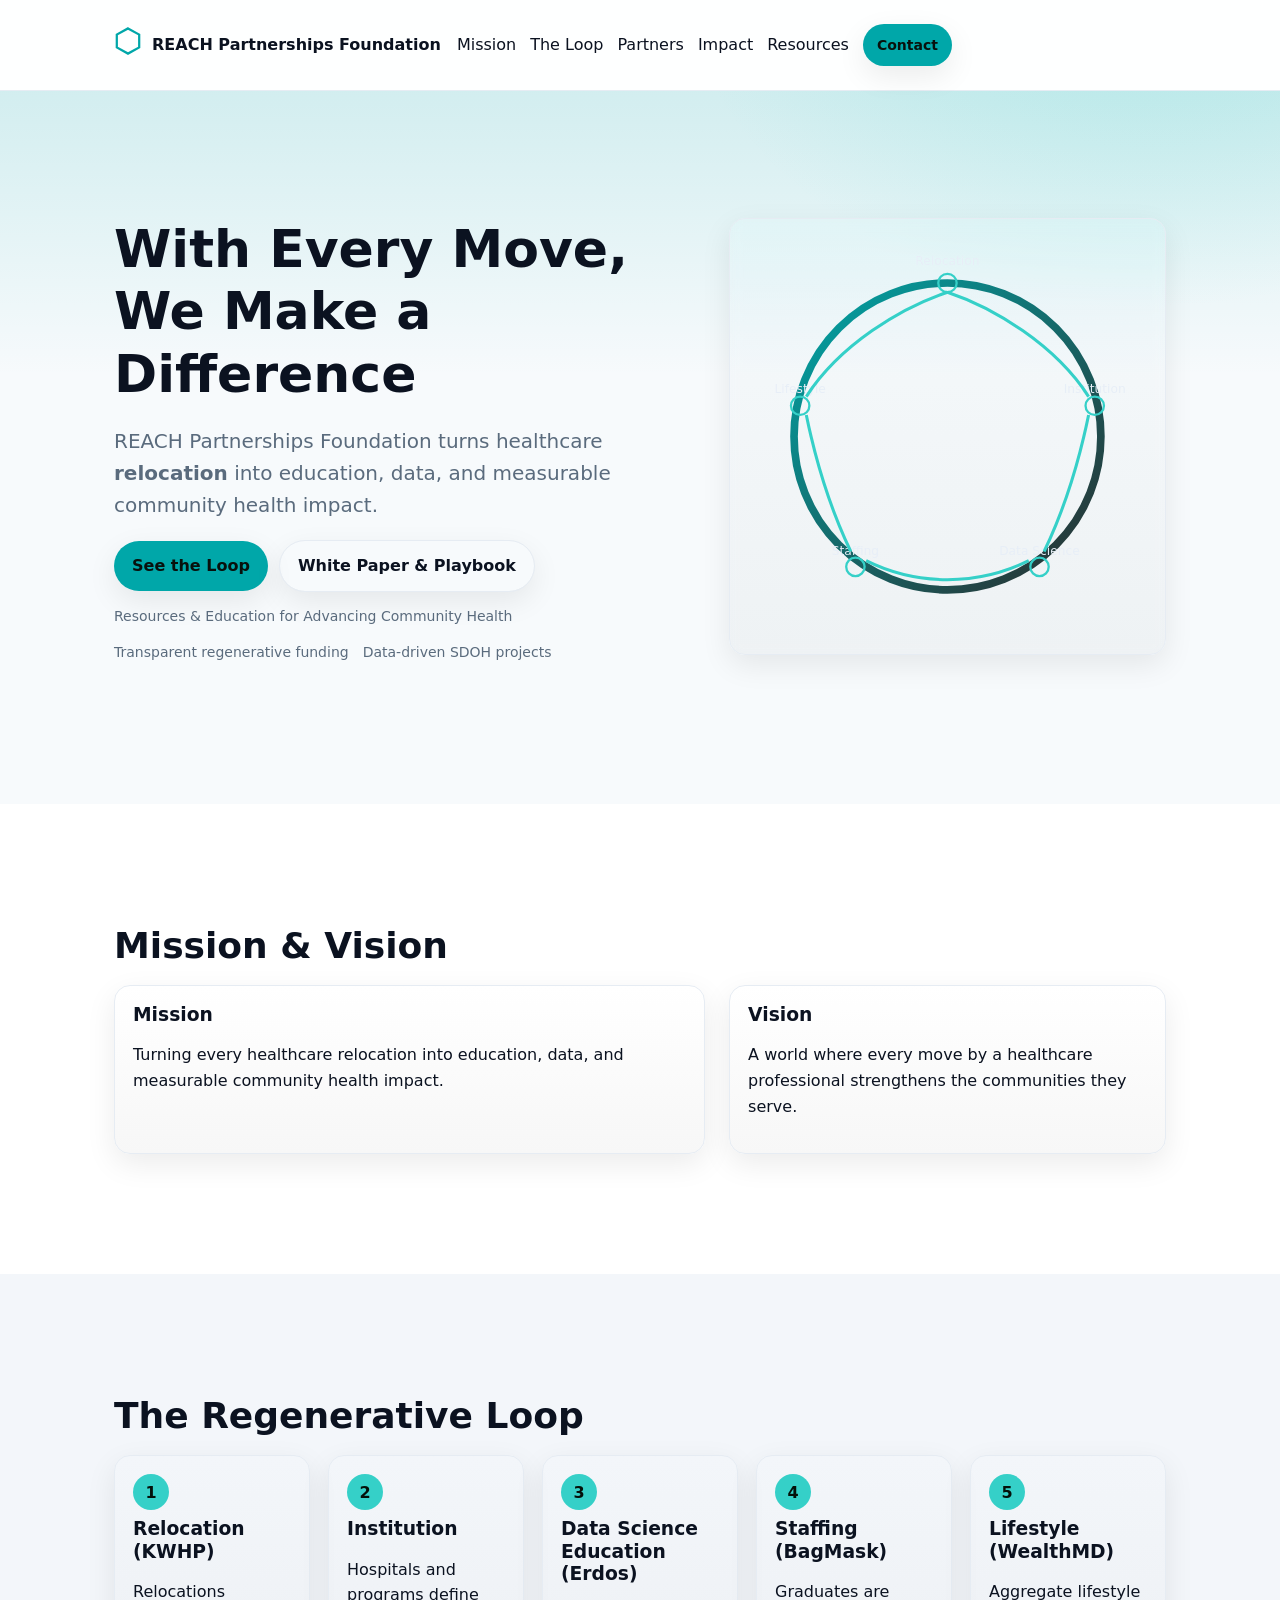
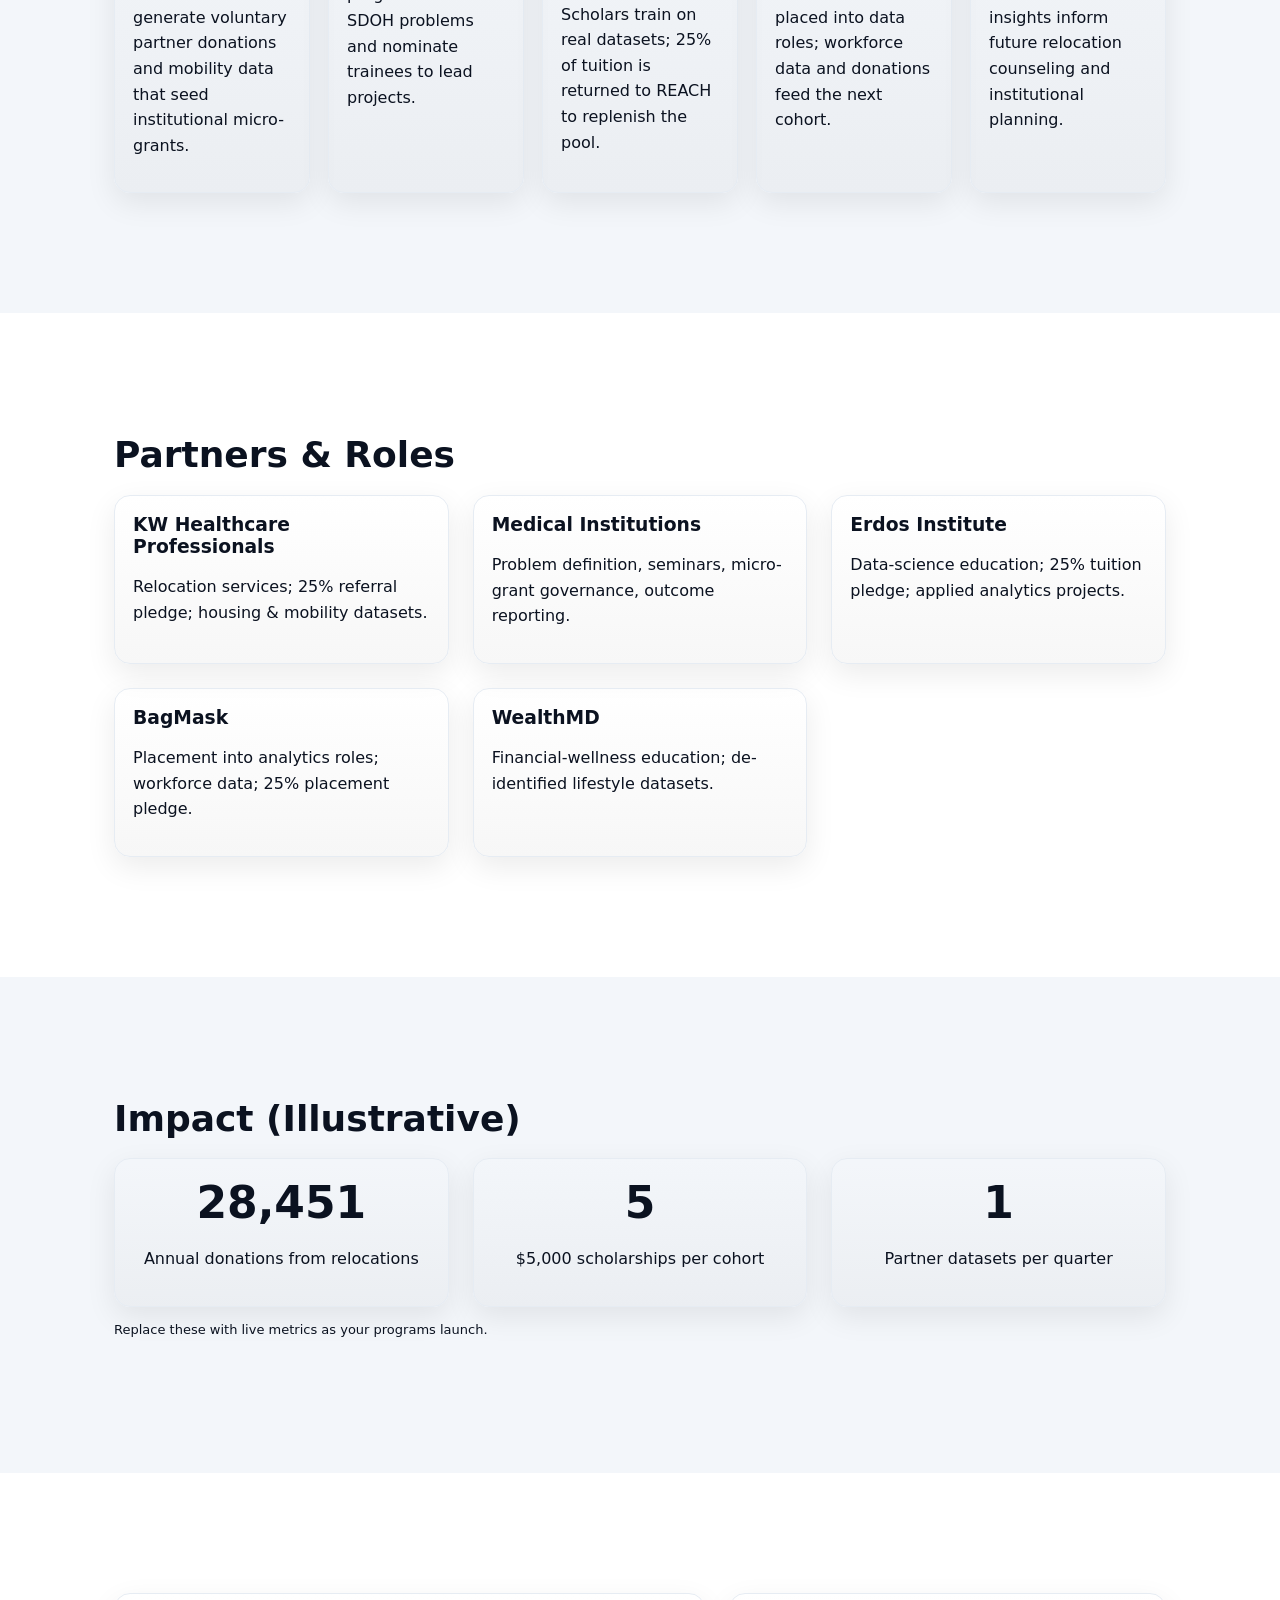
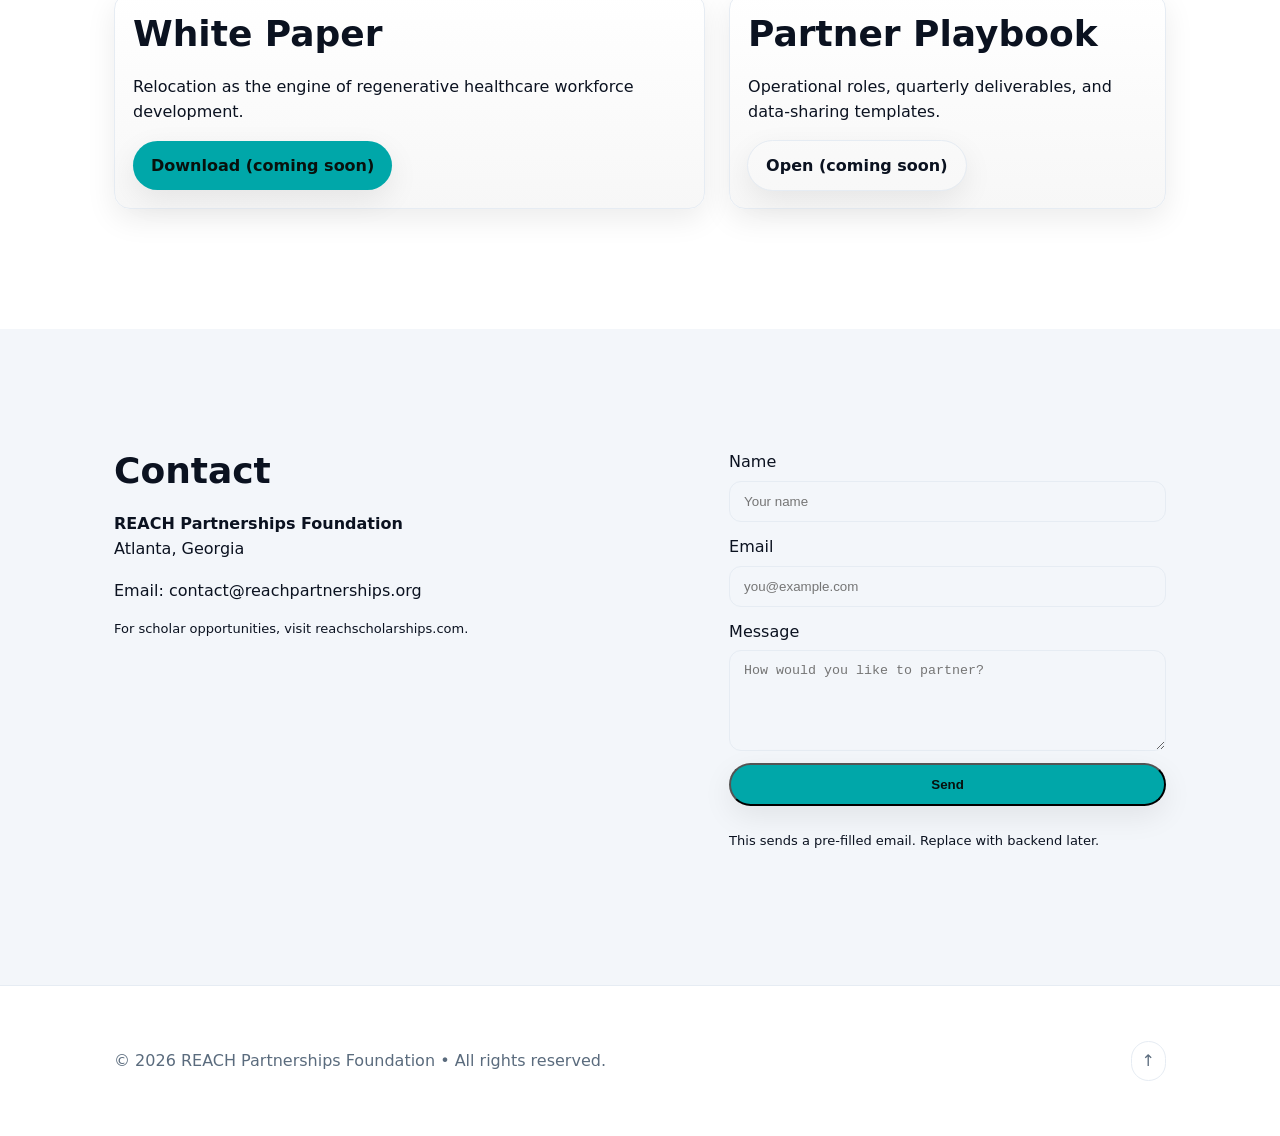
==== index.html @ 4b6be857 "Add files via upload" ====
<!doctype html>
<html lang="en">

<head>
    <meta charset="utf-8" />
    <meta name="viewport" content="width=device-width, initial-scale=1" />
    <title>REACH Partnerships Foundation</title>
    <meta name="description"
        content="REACH Partnerships Foundation turns healthcare relocation into education, data, and measurable community health impact." />
    <link rel="icon" href="favicon.ico" />
    <link rel="stylesheet" href="./styles.css" />
</head>

<body>
    <a class="skip-link" href="#main">Skip to content</a>

    <!-- Header -->
    <header class="site-header" data-elevate>
        <div class="container">
            <a class="brand" href="#home" aria-label="REACH Partnerships Foundation home">
                <div class="logo" aria-hidden="true">
                    <!-- simple hex mark -->
                    <svg viewBox="0 0 100 100" width="28" height="28" role="img" aria-label="REACH logo">
                        <polygon points="50,5 90,27 90,73 50,95 10,73 10,27" fill="none" stroke="currentColor"
                            stroke-width="8" />
                    </svg>
                </div>
                <span>REACH Partnerships Foundation</span>
            </a>

            <button class="menu-toggle" aria-label="Open menu" aria-expanded="false">
                <span class="menu-toggle__bar"></span>
                <span class="menu-toggle__bar"></span>
                <span class="menu-toggle__bar"></span>
            </button>

            <nav class="nav" aria-label="Primary">
                <ul>
                    <li><a href="#mission">Mission</a></li>
                    <li><a href="#loop">The Loop</a></li>
                    <li><a href="#partners">Partners</a></li>
                    <li><a href="#impact">Impact</a></li>
                    <li><a href="#resources">Resources</a></li>
                    <li><a class="btn btn--small" href="#contact">Contact</a></li>
                </ul>
            </nav>
        </div>
    </header>

    <main id="main">
        <!-- Hero -->
        <section id="home" class="hero">
            <div class="container grid-2">
                <div class="hero__copy">
                    <h1>With Every Move, We Make a Difference</h1>
                    <p class="lead">REACH Partnerships Foundation turns healthcare <strong>relocation</strong> into
                        education, data, and measurable community health impact.</p>
                    <div class="hero__cta">
                        <a class="btn" href="#loop">See the Loop</a>
                        <a class="btn btn--ghost" href="#resources">White Paper & Playbook</a>
                    </div>
                    <ul class="hero__badges" aria-label="Key points">
                        <li>Resources & Education for Advancing Community Health</li>
                        <li>Transparent regenerative funding</li>
                        <li>Data-driven SDOH projects</li>
                    </ul>
                </div>
                <div class="hero__media">
                    <!-- Inline loop graphic -->
                    <div class="loop-graphic card card--glass" data-io>
                        <svg viewBox="0 0 520 520" width="100%" height="100%" role="img" aria-label="REACH Loop">
                            <defs>
                                <linearGradient id="g" x1="0" x2="1" y1="0" y2="1">
                                    <stop offset="0" stop-color="#00A7A9" />
                                    <stop offset="1" stop-color="#2B2B2B" />
                                </linearGradient>
                            </defs>
                            <circle cx="260" cy="260" r="200" fill="none" stroke="url(#g)" stroke-width="10" />
                            <!-- 5 nodes -->
                            <g fill="none" stroke="#35D0C8" stroke-width="3">
                                <circle cx="260" cy="60" r="12" />
                                <circle cx="452" cy="220" r="12" />
                                <circle cx="380" cy="430" r="12" />
                                <circle cx="140" cy="430" r="12" />
                                <circle cx="68" cy="220" r="12" />
                            </g>
                            <!-- labels -->
                            <g fill="#e7eef7" font-family="system-ui, -apple-system, Segoe UI, Roboto" font-size="16"
                                text-anchor="middle">
                                <text x="260" y="36">Relocation</text>
                                <text x="452" y="204">Institution</text>
                                <text x="380" y="414">Data Science</text>
                                <text x="140" y="414">Staffing</text>
                                <text x="68" y="204">Lifestyle</text>
                            </g>
                            <!-- arrows -->
                            <g stroke="#35D0C8" stroke-width="4" marker-end="url(#arrow)">
                                <path d="M260,72 C320,92 400,140 444,208" fill="none" />
                                <path d="M444,232 C430,300 410,360 386,410" fill="none" />
                                <path d="M366,422 C300,455 220,455 154,422" fill="none" />
                                <path d="M134,410 C110,360 90,300 76,232" fill="none" />
                                <path d="M76,208 C120,140 200,92 260,72" fill="none" />
                            </g>
                        </svg>
                    </div>
                </div>
            </div>
        </section>

        <!-- Mission & Vision -->
        <section id="mission" class="section">
            <div class="container">
                <h2>Mission & Vision</h2>
                <div class="grid-2">
                    <div class="card" data-io>
                        <h3>Mission</h3>
                        <p>Turning every healthcare relocation into education, data, and measurable community health
                            impact.</p>
                    </div>
                    <div class="card" data-io>
                        <h3>Vision</h3>
                        <p>A world where every move by a healthcare professional strengthens the communities they serve.
                        </p>
                    </div>
                </div>
            </div>
        </section>

        <!-- The Loop -->
        <section id="loop" class="section section--alt">
            <div class="container">
                <h2>The Regenerative Loop</h2>
                <div class="steps">
                    <div class="step card" data-io>
                        <div class="step__num">1</div>
                        <h3>Relocation (KWHP)</h3>
                        <p>Relocations generate voluntary partner donations and mobility data that seed institutional
                            micro-grants.</p>
                    </div>
                    <div class="step card" data-io>
                        <div class="step__num">2</div>
                        <h3>Institution</h3>
                        <p>Hospitals and programs define SDOH problems and nominate trainees to lead projects.</p>
                    </div>
                    <div class="step card" data-io>
                        <div class="step__num">3</div>
                        <h3>Data Science Education (Erdos)</h3>
                        <p>Scholars train on real datasets; 25% of tuition is returned to REACH to replenish the pool.
                        </p>
                    </div>
                    <div class="step card" data-io>
                        <div class="step__num">4</div>
                        <h3>Staffing (BagMask)</h3>
                        <p>Graduates are placed into data roles; workforce data and donations feed the next cohort.</p>
                    </div>
                    <div class="step card" data-io>
                        <div class="step__num">5</div>
                        <h3>Lifestyle (WealthMD)</h3>
                        <p>Aggregate lifestyle insights inform future relocation counseling and institutional planning.
                        </p>
                    </div>
                </div>
            </div>
        </section>

        <!-- Partners -->
        <section id="partners" class="section">
            <div class="container">
                <h2>Partners & Roles</h2>
                <div class="grid-3">
                    <div class="card" data-io>
                        <h3>KW Healthcare Professionals</h3>
                        <p>Relocation services; 25% referral pledge; housing & mobility datasets.</p>
                    </div>
                    <div class="card" data-io>
                        <h3>Medical Institutions</h3>
                        <p>Problem definition, seminars, micro-grant governance, outcome reporting.</p>
                    </div>
                    <div class="card" data-io>
                        <h3>Erdos Institute</h3>
                        <p>Data-science education; 25% tuition pledge; applied analytics projects.</p>
                    </div>
                    <div class="card" data-io>
                        <h3>BagMask</h3>
                        <p>Placement into analytics roles; workforce data; 25% placement pledge.</p>
                    </div>
                    <div class="card" data-io>
                        <h3>WealthMD</h3>
                        <p>Financial-wellness education; de-identified lifestyle datasets.</p>
                    </div>
                </div>
            </div>
        </section>

        <!-- Impact -->
        <section id="impact" class="section section--alt">
            <div class="container">
                <h2>Impact (Illustrative)</h2>
                <div class="grid-3">
                    <div class="card center" data-io>
                        <h3 class="kpi"><span data-count="45000">0</span></h3>
                        <p class="muted">Annual donations from relocations</p>
                    </div>
                    <div class="card center" data-io>
                        <h3 class="kpi"><span data-count="9">0</span></h3>
                        <p class="muted">$5,000 scholarships per cohort</p>
                    </div>
                    <div class="card center" data-io>
                        <h3 class="kpi"><span data-count="3">0</span></h3>
                        <p class="muted">Partner datasets per quarter</p>
                    </div>
                </div>
                <p class="muted small">Replace these with live metrics as your programs launch.</p>
            </div>
        </section>

        <!-- Resources -->
        <section id="resources" class="section">
            <div class="container grid-2">
                <div class="card" data-io>
                    <h2>White Paper</h2>
                    <p>Relocation as the engine of regenerative healthcare workforce development.</p>
                    <a class="btn" href="#" aria-disabled="true">Download (coming soon)</a>
                </div>
                <div class="card" data-io>
                    <h2>Partner Playbook</h2>
                    <p>Operational roles, quarterly deliverables, and data-sharing templates.</p>
                    <a class="btn btn--ghost" href="#" aria-disabled="true">Open (coming soon)</a>
                </div>
            </div>
        </section>

        <!-- Contact -->
        <section id="contact" class="section section--alt">
            <div class="container grid-2">
                <div>
                    <h2>Contact</h2>
                    <p><strong>REACH Partnerships Foundation</strong><br />Atlanta, Georgia</p>
                    <p>Email: <a href="mailto:contact@reachpartnerships.org">contact@reachpartnerships.org</a></p>
                    <p class="muted small">For scholar opportunities, visit <a href="https://reachscholarships.com"
                            target="_blank" rel="noopener">reachscholarships.com</a>.</p>
                </div>
                <form id="contact-form" class="form" novalidate>
                    <div class="form__row">
                        <label for="c-name">Name</label>
                        <input id="c-name" name="name" required placeholder="Your name" />
                    </div>
                    <div class="form__row">
                        <label for="c-email">Email</label>
                        <input id="c-email" name="email" type="email" required placeholder="you@example.com" />
                    </div>
                    <div class="form__row">
                        <label for="c-msg">Message</label>
                        <textarea id="c-msg" name="message" rows="5" required
                            placeholder="How would you like to partner?"></textarea>
                    </div>
                    <button class="btn" type="submit">Send</button>
                    <p class="muted small">This sends a pre-filled email. Replace with backend later.</p>
                </form>
            </div>
        </section>
    </main>

    <footer class="site-footer">
        <div class="container">
            <p>© <span id="year"></span> REACH Partnerships Foundation • All rights reserved.</p>
            <a class="to-top" href="#home" aria-label="Back to top">↑</a>
        </div>
    </footer>

    <script src="./app.js" defer></script>
</body>

</html>
---- styles.css ----
/* Palette */
:root {
    --teal: #00A7A9;
    --mint: #35D0C8;
    --charcoal: #2B2B2B;
    --bg: #0b0f14;
    --panel: #0f1620;
    --panel-2: #121a25;
    --text: #e7eef7;
    --muted: #9ab0c7;
    --line: #233142;
    --shadow: 0 10px 30px rgba(0, 0, 0, .35);
    --radius: 16px;
    --maxw: 1100px;
}

@media (prefers-color-scheme: light) {
    :root {
        --bg: #f7fafc;
        --panel: #ffffff;
        --panel-2: #f3f6fa;
        --text: #0b1220;
        --muted: #5a6b7d;
        --line: #e6ecf3;
        --shadow: 0 10px 30px rgba(0, 0, 0, .08);
    }
}

* {
    box-sizing: border-box
}

html:focus-within {
    scroll-behavior: smooth
}

body {
    margin: 0;
    font-family: ui-sans-serif, system-ui, -apple-system, Segoe UI, Roboto, Helvetica, Arial, "Apple Color Emoji", "Segoe UI Emoji";
    color: var(--text);
    background: radial-gradient(1200px 800px at 15% -10%, rgba(0, 167, 169, .25), transparent 60%), var(--bg);
    line-height: 1.6;
}

/* Layout */
.container {
    max-width: var(--maxw);
    margin-inline: auto;
    padding: clamp(16px, 2vw, 24px);
}

.grid-2 {
    display: grid;
    gap: 24px;
    grid-template-columns: 1.15fr 0.85fr
}

.grid-3 {
    display: grid;
    gap: 24px;
    grid-template-columns: repeat(3, 1fr)
}

@media (max-width: 900px) {

    .grid-2,
    .grid-3 {
        grid-template-columns: 1fr
    }
}

.section {
    padding: clamp(48px, 8vw, 96px) 0;
    background: var(--panel)
}

.section--alt {
    background: var(--panel-2)
}

.section h2 {
    margin-bottom: 18px
}

.lead {
    font-size: clamp(18px, 2.2vw, 20px);
    color: var(--muted)
}

.small {
    font-size: 13px
}

.center {
    text-align: center
}

/* Type */
h1,
h2,
h3,
h4 {
    line-height: 1.2;
    margin: 0 0 10px
}

h1 {
    font-size: clamp(32px, 4.4vw, 52px);
}

h2 {
    font-size: clamp(26px, 3vw, 36px);
}

/* Links & Buttons */
a {
    color: inherit;
    text-decoration: none
}

.btn {
    display: inline-block;
    padding: 12px 18px;
    border-radius: 999px;
    background: var(--teal);
    color: #08110d;
    font-weight: 700;
    box-shadow: var(--shadow);
    transition: transform .04s ease, filter .15s ease;
}

.btn:hover {
    transform: translateY(-1px);
    filter: saturate(1.05)
}

.btn:active {
    transform: translateY(0)
}

.btn--ghost {
    background: transparent;
    outline: 1px solid var(--line);
    color: var(--text)
}

.btn--small {
    padding: 10px 14px;
    font-size: 14px
}

/* Cards */
.card {
    background: linear-gradient(180deg, rgba(255, 255, 255, .03), rgba(0, 0, 0, .03));
    border: 1px solid var(--line);
    border-radius: var(--radius);
    padding: 18px;
    box-shadow: var(--shadow);
}

.card--glass {
    backdrop-filter: saturate(1.2) blur(6px)
}

.kpi {
    font-size: clamp(34px, 4vw, 44px);
    margin: 0 0 8px
}

/* Hero */
.hero {
    padding: clamp(56px, 8vw, 110px) 0;
    background:
        radial-gradient(800px 600px at 90% -20%, rgba(53, 208, 200, .22), transparent 60%),
        linear-gradient(180deg, rgba(0, 167, 169, .15), transparent 40%);
}

.hero__cta {
    display: flex;
    gap: 12px;
    margin: 18px 0 14px;
    flex-wrap: wrap
}

.hero__badges {
    list-style: none;
    padding: 0;
    display: flex;
    gap: 14px;
    flex-wrap: wrap;
    color: var(--muted);
    font-size: 14px
}

/* Loop graphic */
.loop-graphic {
    display: block
}

.loop-graphic svg {
    display: block
}

/* Steps */
.steps {
    display: grid;
    grid-template-columns: repeat(5, 1fr);
    gap: 18px
}

@media (max-width: 1100px) {
    .steps {
        grid-template-columns: 1fr 1fr 1fr
    }
}

@media (max-width: 640px) {
    .steps {
        grid-template-columns: 1fr
    }
}

.step__num {
    width: 36px;
    height: 36px;
    border-radius: 999px;
    display: grid;
    place-items: center;
    background: var(--mint);
    color: #04110a;
    font-weight: 800;
    margin-bottom: 8px
}

/* Forms */
.form {
    display: grid;
    gap: 12px
}

.form__row {
    display: grid;
    gap: 6px
}

input,
textarea {
    width: 100%;
    padding: 12px 14px;
    border-radius: 12px;
    border: 1px solid var(--line);
    background: var(--panel-2);
    color: var(--text);
}

input:focus,
textarea:focus {
    outline: 2px solid var(--teal);
    outline-offset: 2px
}

/* Header/Nav */
.site-header {
    position: sticky;
    top: 0;
    z-index: 50;
    background: color-mix(in oklab, var(--panel) 88%, transparent);
    backdrop-filter: saturate(1.2) blur(8px);
    border-bottom: 1px solid var(--line);
}

.site-header .container {
    display: flex;
    align-items: center;
    gap: 16px
}

.brand {
    display: flex;
    align-items: center;
    gap: 10px;
    font-weight: 900
}

.logo {
    color: var(--teal)
}

.nav ul {
    display: flex;
    align-items: center;
    gap: 14px;
    list-style: none;
    padding: 0;
    margin: 0
}

.menu-toggle {
    display: none;
    background: none;
    border: none;
    cursor: pointer;
    padding: 10px;
    margin-left: auto
}

.menu-toggle__bar {
    display: block;
    width: 22px;
    height: 2px;
    background: var(--text);
    margin: 4px 0
}

@media (max-width: 860px) {
    .menu-toggle {
        display: block
    }

    .nav {
        position: fixed;
        inset: 60px 0 auto 0;
        background: var(--panel);
        border-bottom: 1px solid var(--line);
        transform: translateY(-120%);
        transition: transform .2s ease
    }

    .nav.open {
        transform: translateY(0)
    }

    .nav ul {
        flex-direction: column;
        padding: 16px
    }
}

.site-footer {
    background: var(--panel);
    border-top: 1px solid var(--line);
    padding: 22px 0;
    color: var(--muted)
}

.site-footer .container {
    display: flex;
    align-items: center;
    justify-content: space-between;
    gap: 12px
}

.to-top {
    padding: 6px 10px;
    border-radius: 999px;
    border: 1px solid var(--line)
}

/* Accessibility */
.skip-link {
    position: absolute;
    left: -9999px;
    top: auto;
    width: 1px;
    height: 1px;
    overflow: hidden;
}

.skip-link:focus {
    left: 12px;
    top: 12px;
    width: auto;
    height: auto;
    padding: 10px 14px;
    background: var(--teal);
    color: #04110a;
    border-radius: 8px;
    z-index: 999;
}

/* Reveal on scroll */
[data-io] {
    opacity: 0;
    transform: translateY(8px);
    transition: opacity .5s ease, transform .5s ease
}

[data-io].in {
    opacity: 1;
    transform: none
}
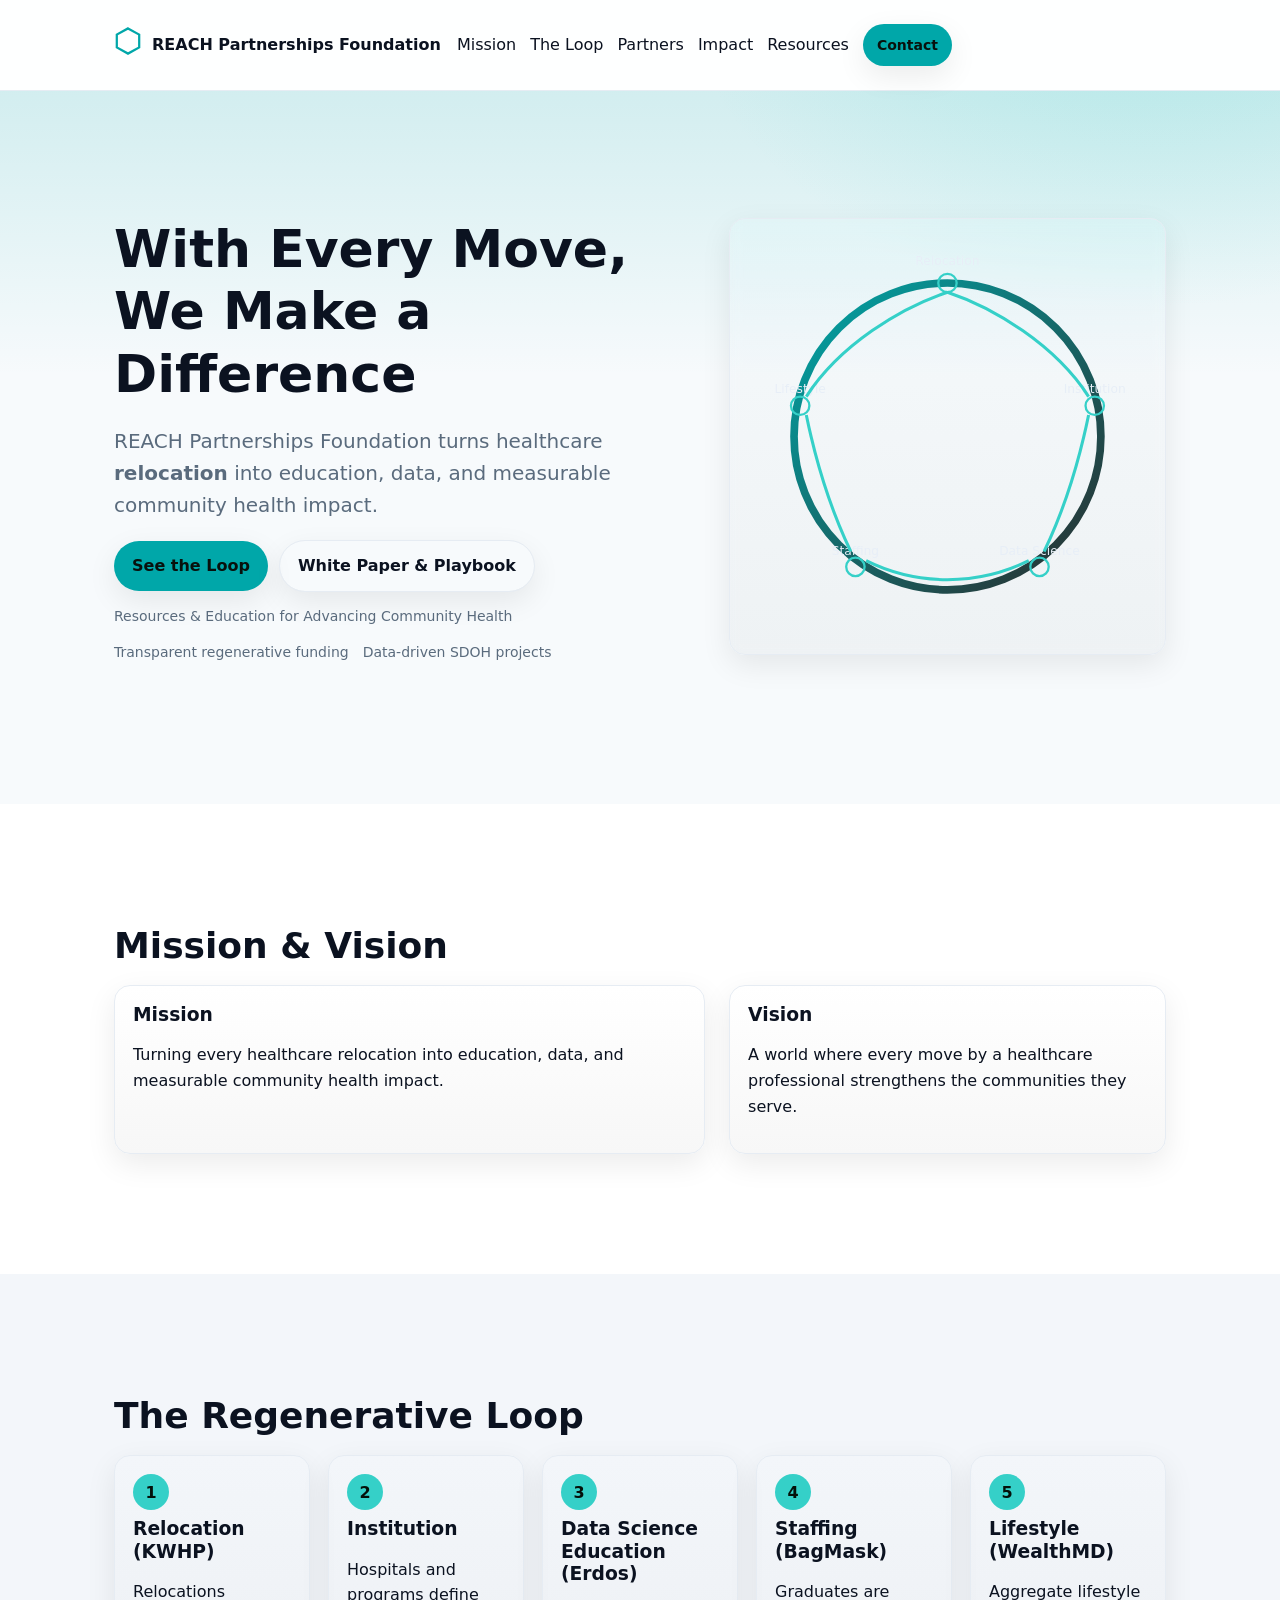
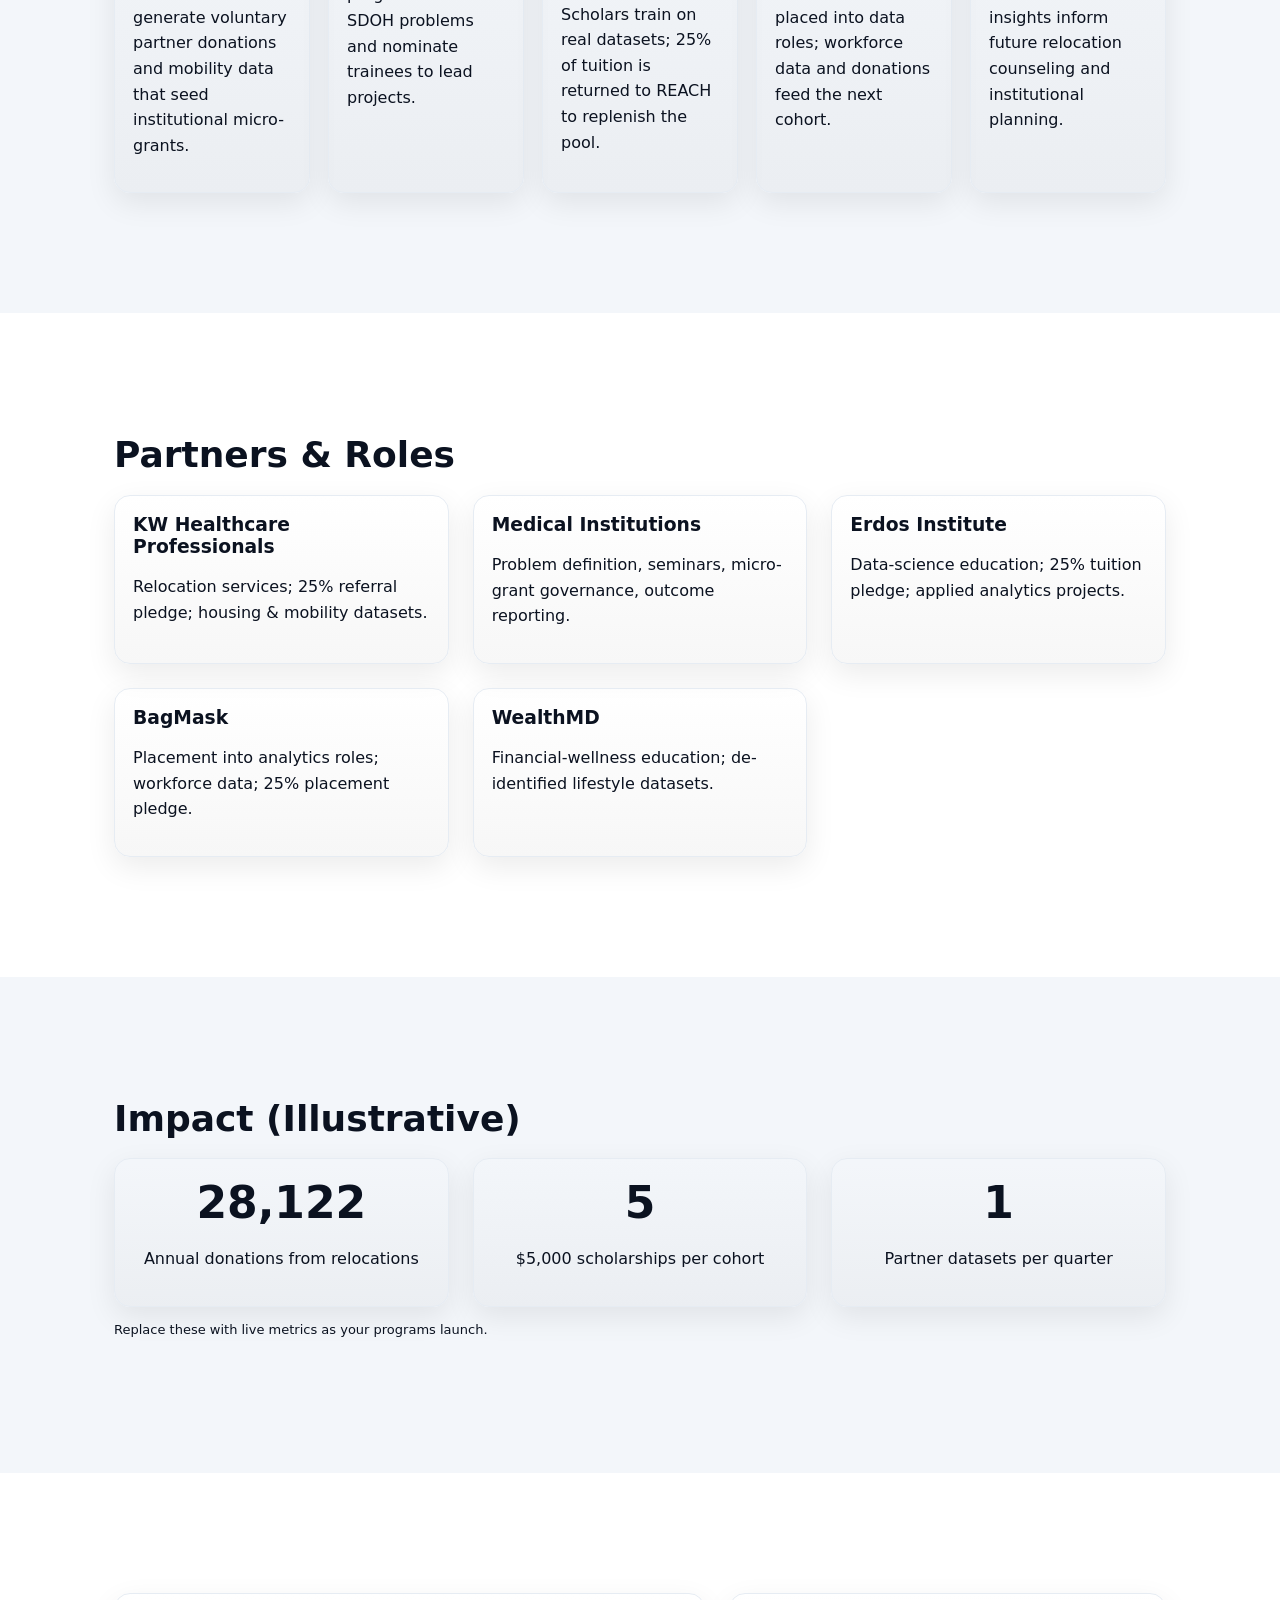
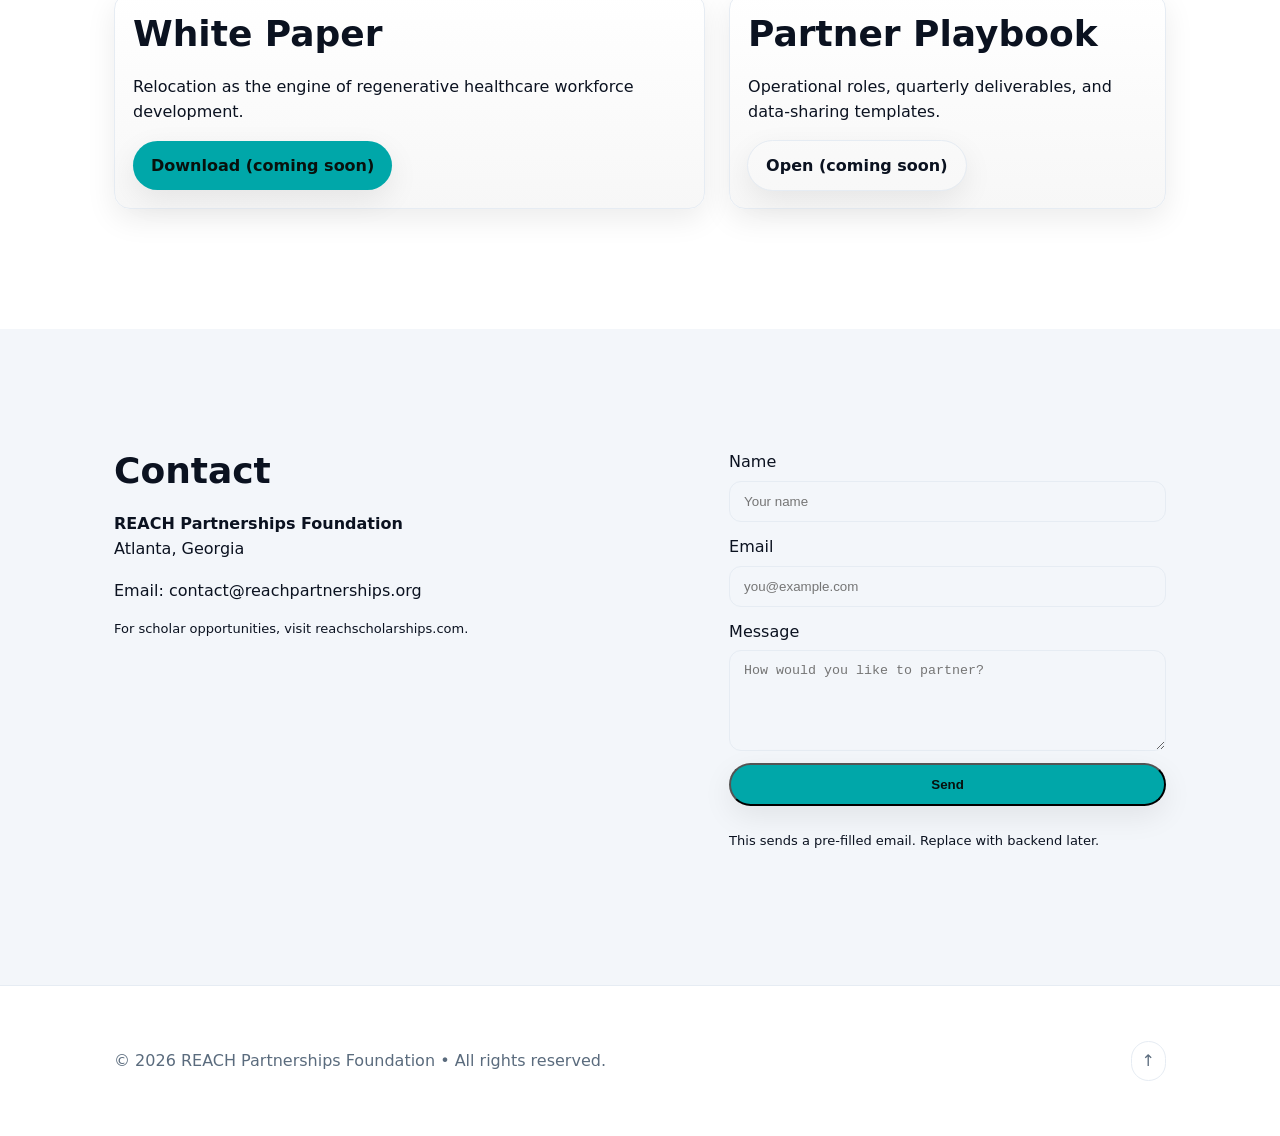
==== commit 79849982: "Update index.html" ====
--- a/index.html
+++ b/index.html
@@ -271,4 +271,4 @@
     <script src="./app.js" defer></script>
 </body>
 
-</html>+</html>
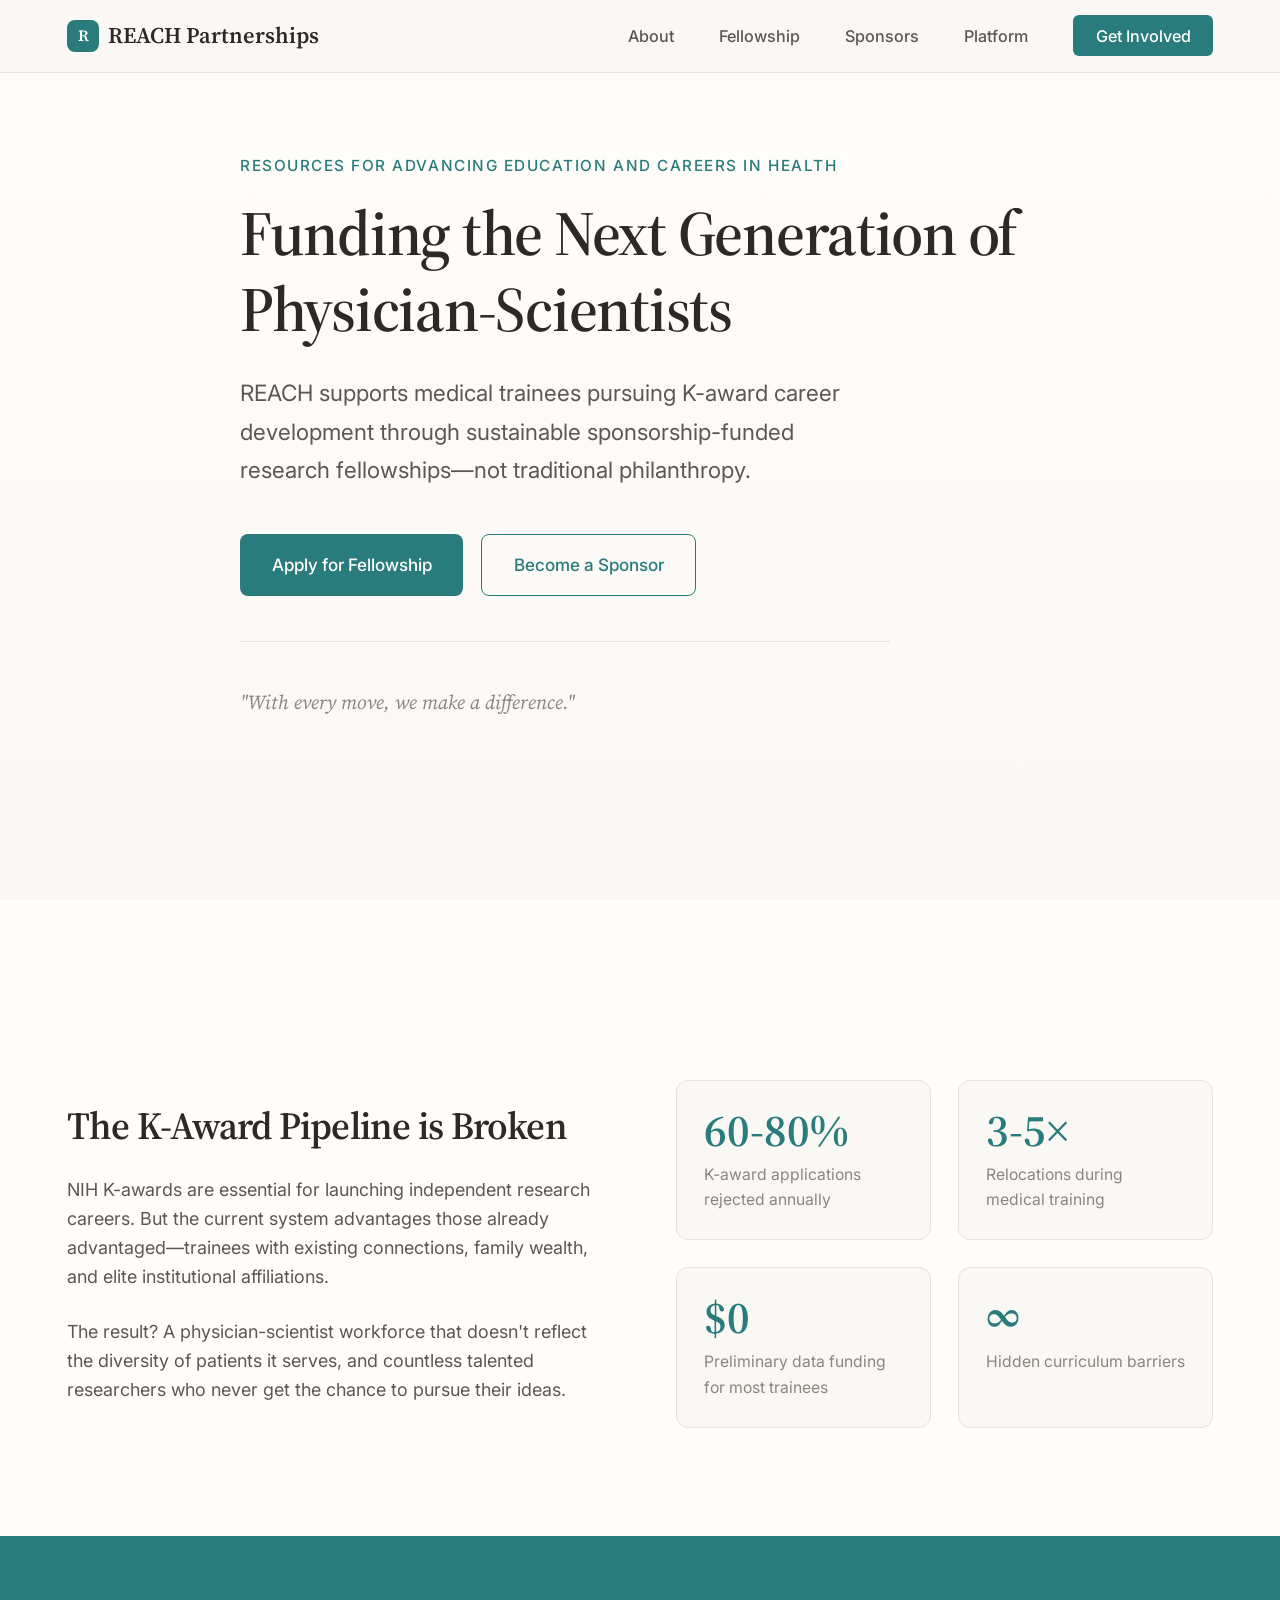
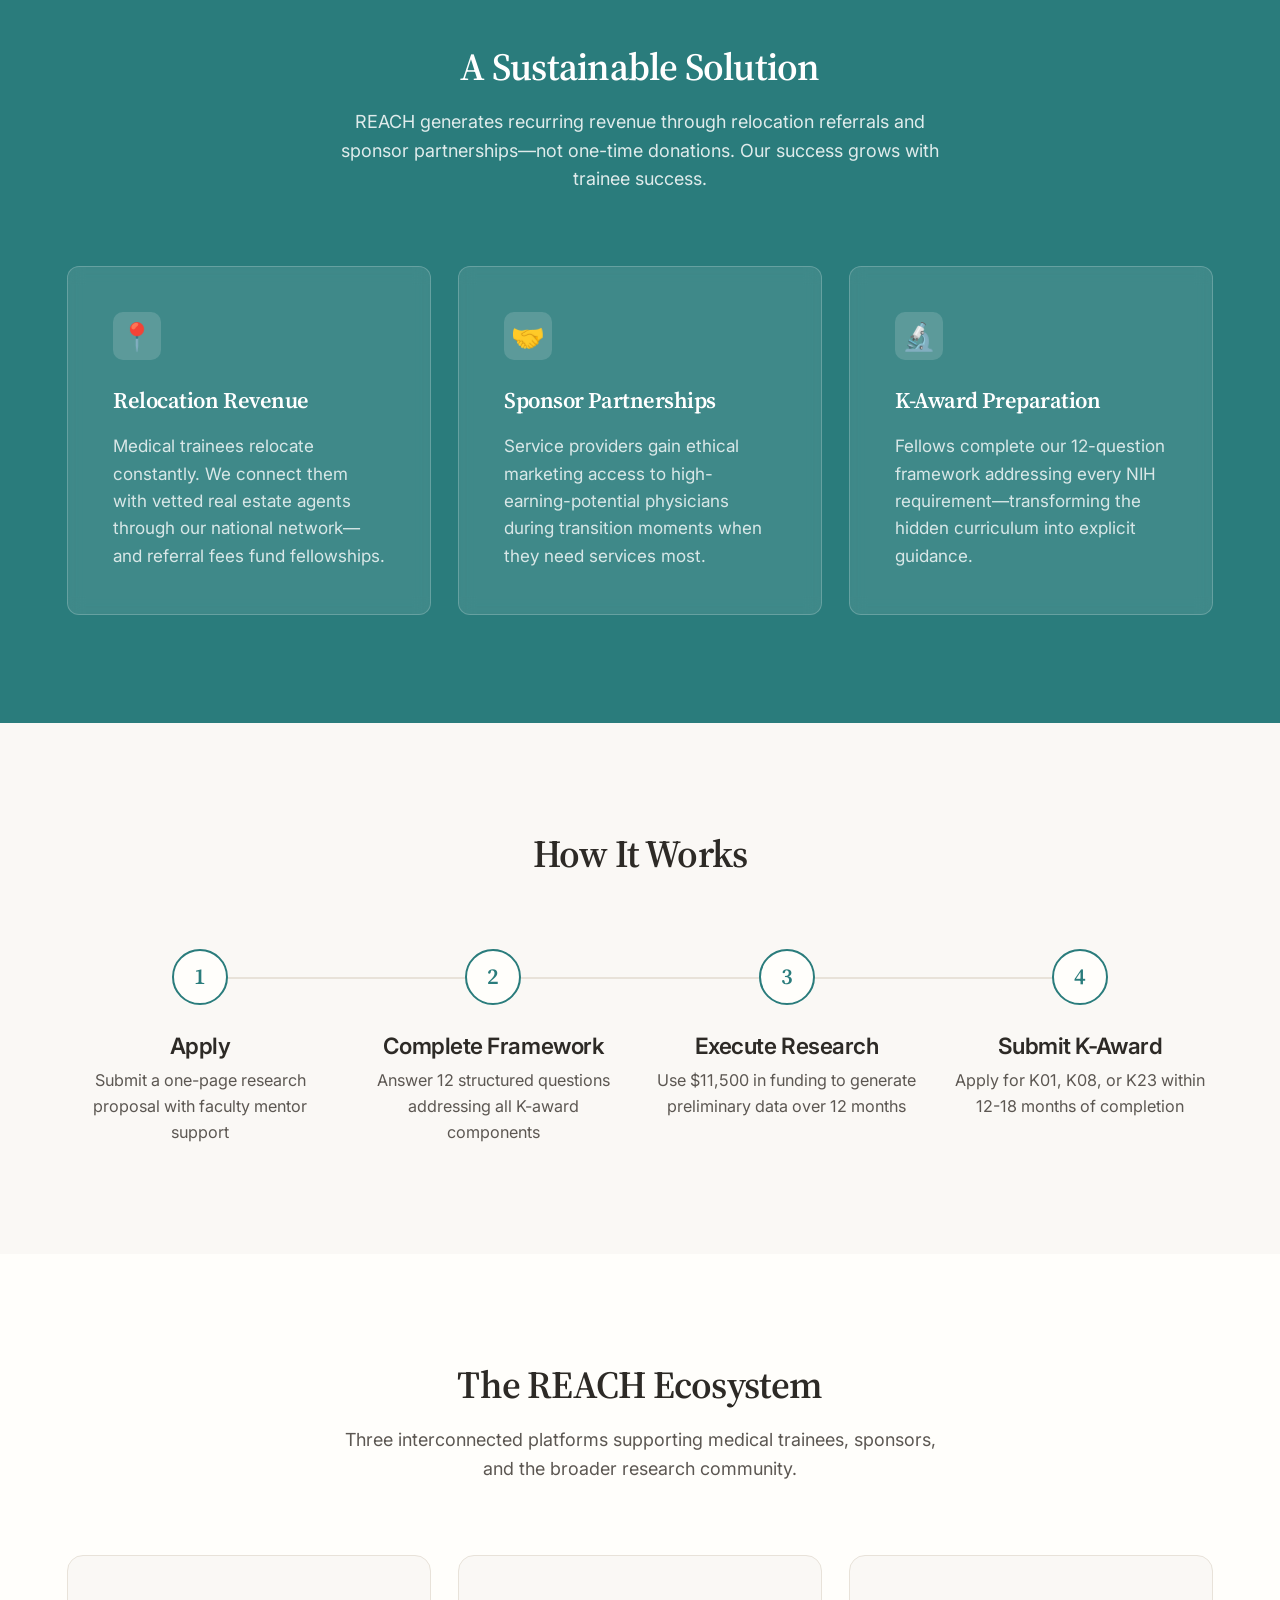
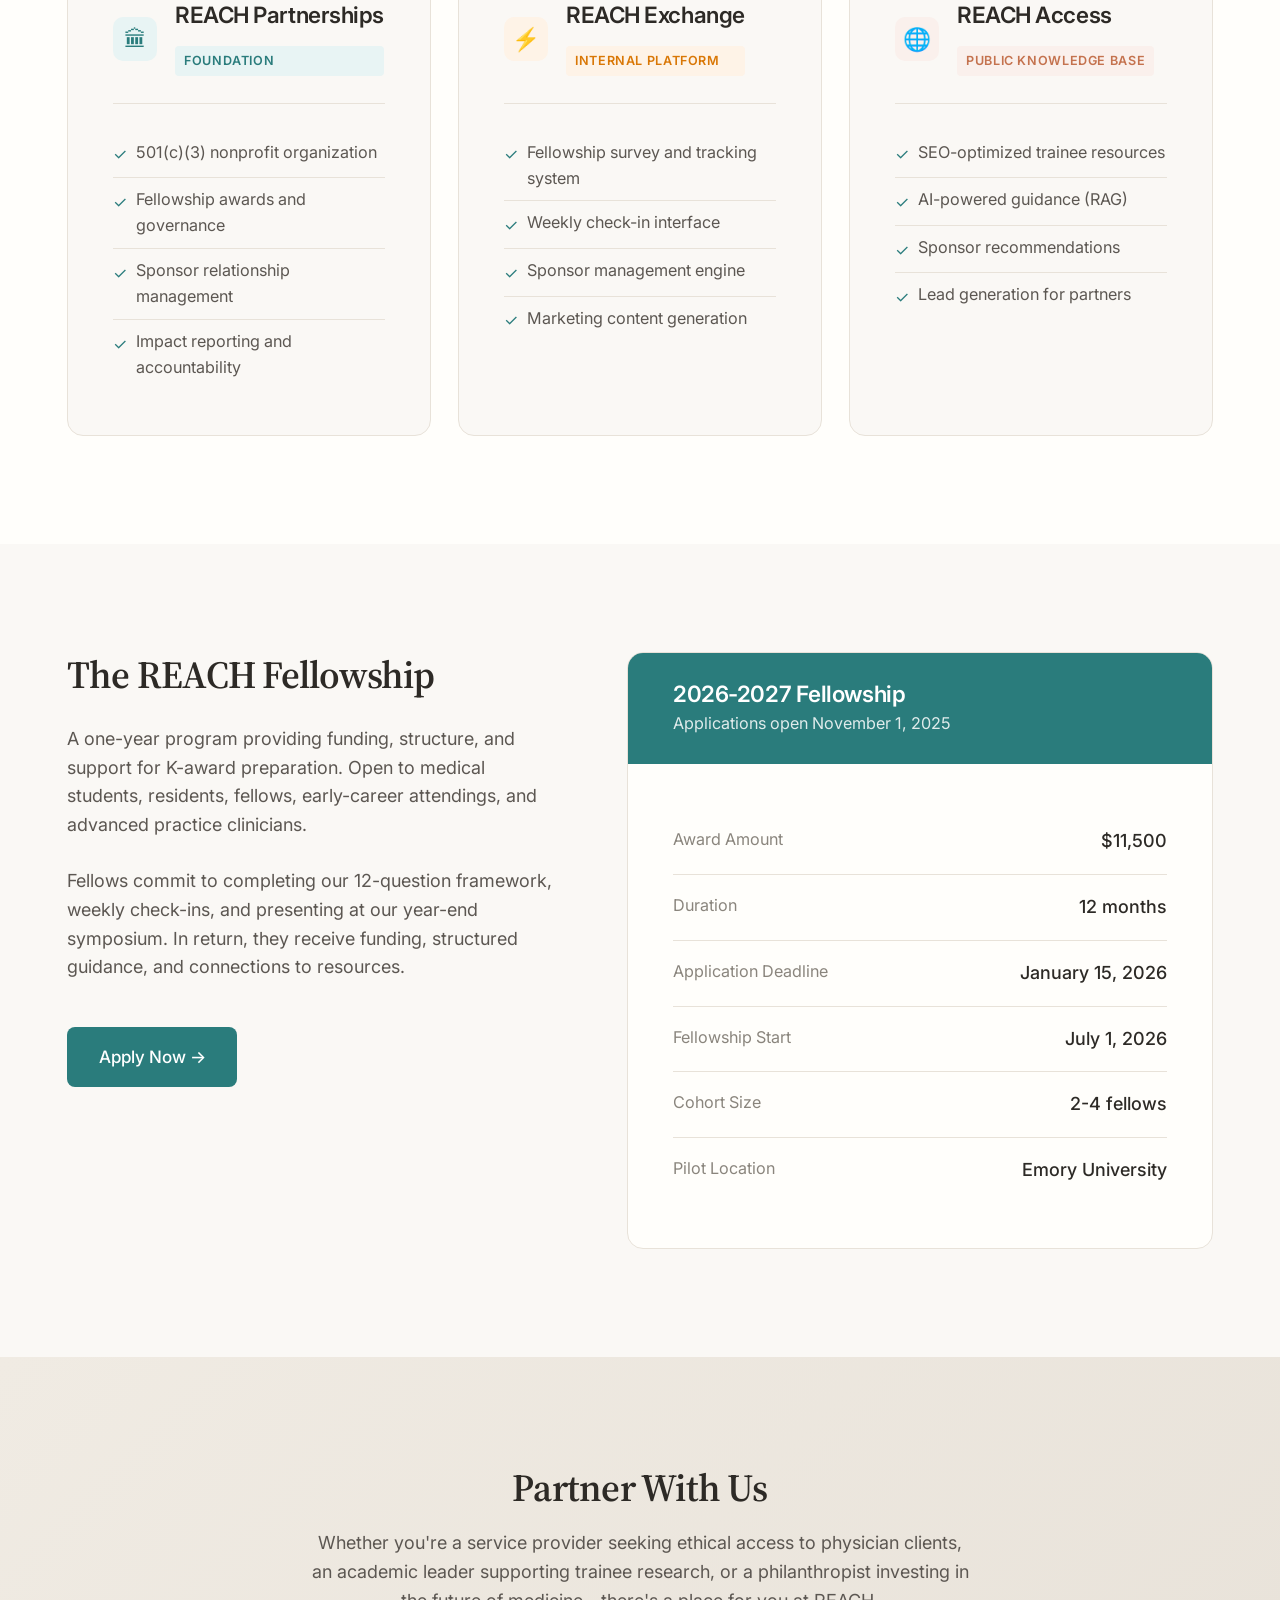
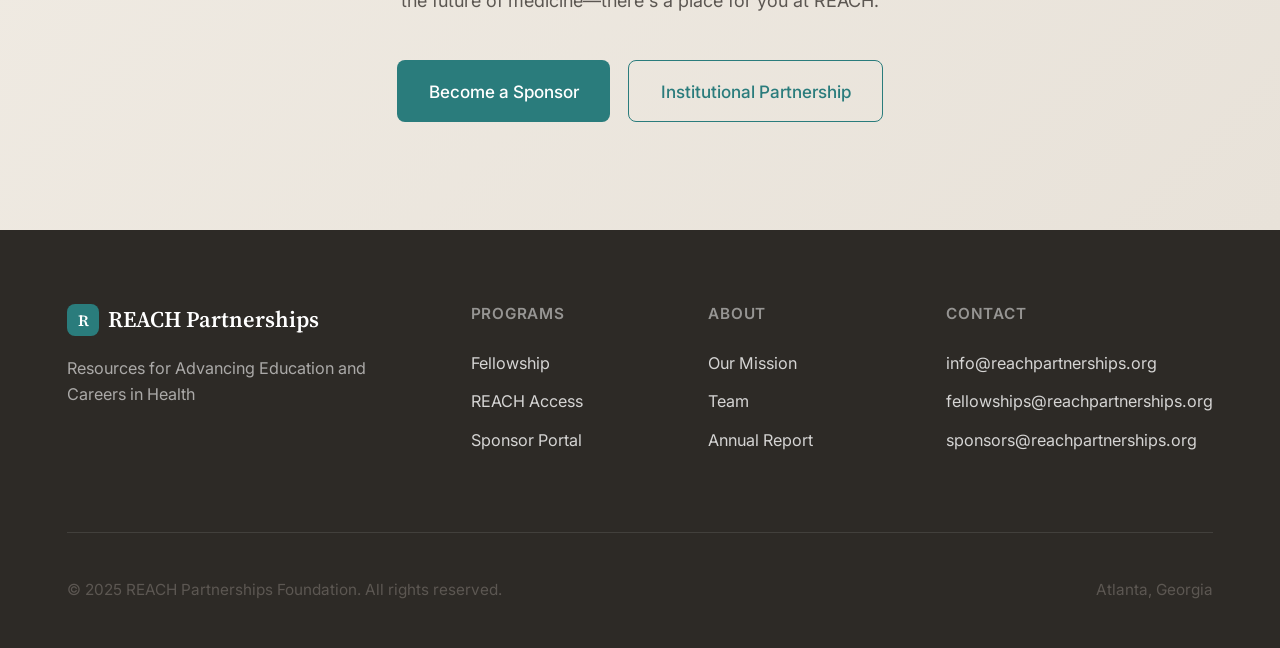
==== commit 2ff3dcc9: "index.html" ====
--- a/index.html
+++ b/index.html
@@ -1,274 +1,1042 @@
-<!doctype html>
+<!DOCTYPE html>
 <html lang="en">
+<head>
+    <meta charset="UTF-8">
+    <meta name="viewport" content="width=device-width, initial-scale=1.0">
+    <title>REACH Partnerships Foundation</title>
+    <link rel="preconnect" href="https://fonts.googleapis.com">
+    <link rel="preconnect" href="https://fonts.gstatic.com" crossorigin>
+    <link href="https://fonts.googleapis.com/css2?family=Source+Serif+4:opsz,wght@8..60,400;8..60,600&family=Inter:wght@400;500;600&display=swap" rel="stylesheet">
+    <style>
+        :root {
+            --color-cream: #FAF8F5;
+            --color-warm-white: #FFFEFB;
+            --color-sand: #F0EBE3;
+            --color-stone: #E8E2D9;
+            --color-text: #2D2A26;
+            --color-text-secondary: #5C5752;
+            --color-text-muted: #8A857D;
+            --color-teal: #2A7C7C;
+            --color-teal-dark: #1E5F5F;
+            --color-teal-light: #E8F4F4;
+            --color-terracotta: #C4724E;
+            --color-terracotta-light: #FAF0EC;
+            
+            --font-serif: 'Source Serif 4', Georgia, serif;
+            --font-sans: 'Inter', -apple-system, BlinkMacSystemFont, sans-serif;
+            
+            --space-xs: 0.5rem;
+            --space-sm: 1rem;
+            --space-md: 1.5rem;
+            --space-lg: 2.5rem;
+            --space-xl: 4rem;
+            --space-2xl: 6rem;
+            
+            --max-width: 1200px;
+            --max-width-narrow: 720px;
+        }
+        
+        * {
+            margin: 0;
+            padding: 0;
+            box-sizing: border-box;
+        }
+        
+        html {
+            font-size: 18px;
+            scroll-behavior: smooth;
+        }
+        
+        body {
+            font-family: var(--font-sans);
+            font-weight: 400;
+            line-height: 1.6;
+            color: var(--color-text);
+            background-color: var(--color-cream);
+            -webkit-font-smoothing: antialiased;
+        }
+        
+        /* Typography */
+        h1, h2, h3 {
+            font-family: var(--font-serif);
+            font-weight: 600;
+            line-height: 1.2;
+            letter-spacing: -0.02em;
+        }
+        
+        h1 {
+            font-size: clamp(2.5rem, 5vw, 3.5rem);
+            color: var(--color-text);
+        }
+        
+        h2 {
+            font-size: clamp(1.75rem, 3vw, 2.25rem);
+            color: var(--color-text);
+            margin-bottom: var(--space-md);
+        }
+        
+        h3 {
+            font-size: 1.25rem;
+            color: var(--color-text);
+            margin-bottom: var(--space-sm);
+        }
+        
+        p {
+            color: var(--color-text-secondary);
+            max-width: 65ch;
+        }
+        
+        /* Layout */
+        .container {
+            max-width: var(--max-width);
+            margin: 0 auto;
+            padding: 0 var(--space-md);
+        }
+        
+        .container--narrow {
+            max-width: var(--max-width-narrow);
+        }
+        
+        section {
+            padding: var(--space-2xl) 0;
+        }
+        
+        /* Navigation */
+        nav {
+            position: fixed;
+            top: 0;
+            left: 0;
+            right: 0;
+            z-index: 100;
+            background: rgba(250, 248, 245, 0.92);
+            backdrop-filter: blur(12px);
+            border-bottom: 1px solid var(--color-stone);
+        }
+        
+        .nav-inner {
+            display: flex;
+            justify-content: space-between;
+            align-items: center;
+            padding: var(--space-sm) var(--space-md);
+            max-width: var(--max-width);
+            margin: 0 auto;
+        }
+        
+        .logo {
+            font-family: var(--font-serif);
+            font-size: 1.25rem;
+            font-weight: 600;
+            color: var(--color-text);
+            text-decoration: none;
+            display: flex;
+            align-items: center;
+            gap: var(--space-xs);
+        }
+        
+        .logo-mark {
+            width: 32px;
+            height: 32px;
+            background: var(--color-teal);
+            border-radius: 8px;
+            display: flex;
+            align-items: center;
+            justify-content: center;
+            color: white;
+            font-size: 0.875rem;
+            font-weight: 600;
+        }
+        
+        .nav-links {
+            display: flex;
+            gap: var(--space-lg);
+            list-style: none;
+        }
+        
+        .nav-links a {
+            font-size: 0.9rem;
+            font-weight: 500;
+            color: var(--color-text-secondary);
+            text-decoration: none;
+            transition: color 0.2s ease;
+        }
+        
+        .nav-links a:hover {
+            color: var(--color-teal);
+        }
+        
+        .nav-cta {
+            background: var(--color-teal);
+            color: white !important;
+            padding: 0.6rem 1.25rem;
+            border-radius: 6px;
+            transition: background 0.2s ease !important;
+        }
+        
+        .nav-cta:hover {
+            background: var(--color-teal-dark) !important;
+        }
+        
+        /* Hero */
+        .hero {
+            min-height: 100vh;
+            display: flex;
+            align-items: center;
+            padding-top: 80px;
+            background: linear-gradient(180deg, var(--color-warm-white) 0%, var(--color-cream) 100%);
+        }
+        
+        .hero-content {
+            max-width: 800px;
+        }
+        
+        .hero-eyebrow {
+            font-size: 0.85rem;
+            font-weight: 500;
+            text-transform: uppercase;
+            letter-spacing: 0.1em;
+            color: var(--color-teal);
+            margin-bottom: var(--space-sm);
+        }
+        
+        .hero h1 {
+            margin-bottom: var(--space-md);
+        }
+        
+        .hero-subtitle {
+            font-size: 1.25rem;
+            line-height: 1.7;
+            color: var(--color-text-secondary);
+            margin-bottom: var(--space-lg);
+            max-width: 600px;
+        }
+        
+        .tagline {
+            font-family: var(--font-serif);
+            font-style: italic;
+            font-size: 1.1rem;
+            color: var(--color-text-muted);
+            margin-top: var(--space-lg);
+            padding-top: var(--space-lg);
+            border-top: 1px solid var(--color-stone);
+        }
+        
+        /* Buttons */
+        .btn {
+            display: inline-flex;
+            align-items: center;
+            gap: 0.5rem;
+            padding: 0.9rem 1.75rem;
+            font-family: var(--font-sans);
+            font-size: 0.95rem;
+            font-weight: 500;
+            text-decoration: none;
+            border-radius: 8px;
+            transition: all 0.2s ease;
+            cursor: pointer;
+            border: none;
+        }
+        
+        .btn--primary {
+            background: var(--color-teal);
+            color: white;
+        }
+        
+        .btn--primary:hover {
+            background: var(--color-teal-dark);
+            transform: translateY(-1px);
+        }
+        
+        .btn--secondary {
+            background: transparent;
+            color: var(--color-teal);
+            border: 1.5px solid var(--color-teal);
+        }
+        
+        .btn--secondary:hover {
+            background: var(--color-teal-light);
+        }
+        
+        .btn-group {
+            display: flex;
+            gap: var(--space-sm);
+            flex-wrap: wrap;
+        }
+        
+        /* Problem Section */
+        .problem {
+            background: var(--color-warm-white);
+        }
+        
+        .problem-grid {
+            display: grid;
+            grid-template-columns: 1fr 1fr;
+            gap: var(--space-xl);
+            align-items: center;
+            margin-top: var(--space-xl);
+        }
+        
+        .problem-text h2 {
+            margin-bottom: var(--space-md);
+        }
+        
+        .problem-stats {
+            display: grid;
+            grid-template-columns: 1fr 1fr;
+            gap: var(--space-md);
+        }
+        
+        .stat-card {
+            background: var(--color-cream);
+            padding: var(--space-md);
+            border-radius: 12px;
+            border: 1px solid var(--color-stone);
+        }
+        
+        .stat-number {
+            font-family: var(--font-serif);
+            font-size: 2.5rem;
+            font-weight: 600;
+            color: var(--color-teal);
+            line-height: 1;
+            margin-bottom: var(--space-xs);
+        }
+        
+        .stat-label {
+            font-size: 0.875rem;
+            color: var(--color-text-muted);
+        }
+        
+        /* Solution Section */
+        .solution {
+            background: var(--color-teal);
+            color: white;
+        }
+        
+        .solution h2 {
+            color: white;
+            text-align: center;
+            margin-bottom: var(--space-sm);
+        }
+        
+        .solution-intro {
+            text-align: center;
+            color: rgba(255,255,255,0.85);
+            max-width: 600px;
+            margin: 0 auto var(--space-xl);
+        }
+        
+        .solution-cards {
+            display: grid;
+            grid-template-columns: repeat(3, 1fr);
+            gap: var(--space-md);
+        }
+        
+        .solution-card {
+            background: rgba(255,255,255,0.1);
+            border: 1px solid rgba(255,255,255,0.2);
+            border-radius: 12px;
+            padding: var(--space-lg);
+            backdrop-filter: blur(8px);
+        }
+        
+        .solution-card-icon {
+            width: 48px;
+            height: 48px;
+            background: rgba(255,255,255,0.15);
+            border-radius: 10px;
+            display: flex;
+            align-items: center;
+            justify-content: center;
+            margin-bottom: var(--space-md);
+            font-size: 1.5rem;
+        }
+        
+        .solution-card h3 {
+            color: white;
+            margin-bottom: var(--space-sm);
+        }
+        
+        .solution-card p {
+            color: rgba(255,255,255,0.8);
+            font-size: 0.95rem;
+        }
+        
+        /* How It Works */
+        .how-it-works {
+            background: var(--color-cream);
+        }
+        
+        .how-it-works h2 {
+            text-align: center;
+            margin-bottom: var(--space-xl);
+        }
+        
+        .process-steps {
+            display: grid;
+            grid-template-columns: repeat(4, 1fr);
+            gap: var(--space-md);
+            position: relative;
+        }
+        
+        .process-steps::before {
+            content: '';
+            position: absolute;
+            top: 28px;
+            left: 12.5%;
+            right: 12.5%;
+            height: 2px;
+            background: var(--color-stone);
+            z-index: 0;
+        }
+        
+        .step {
+            text-align: center;
+            position: relative;
+            z-index: 1;
+        }
+        
+        .step-number {
+            width: 56px;
+            height: 56px;
+            background: var(--color-warm-white);
+            border: 2px solid var(--color-teal);
+            border-radius: 50%;
+            display: flex;
+            align-items: center;
+            justify-content: center;
+            margin: 0 auto var(--space-md);
+            font-family: var(--font-serif);
+            font-size: 1.25rem;
+            font-weight: 600;
+            color: var(--color-teal);
+        }
+        
+        .step h3 {
+            font-family: var(--font-sans);
+            font-weight: 600;
+            margin-bottom: var(--space-xs);
+        }
+        
+        .step p {
+            font-size: 0.9rem;
+            margin: 0 auto;
+        }
+        
+        /* Ecosystem */
+        .ecosystem {
+            background: var(--color-warm-white);
+        }
+        
+        .ecosystem h2 {
+            text-align: center;
+            margin-bottom: var(--space-sm);
+        }
+        
+        .ecosystem-intro {
+            text-align: center;
+            max-width: 600px;
+            margin: 0 auto var(--space-xl);
+        }
+        
+        .ecosystem-grid {
+            display: grid;
+            grid-template-columns: repeat(3, 1fr);
+            gap: var(--space-md);
+        }
+        
+        .eco-card {
+            background: var(--color-cream);
+            border: 1px solid var(--color-stone);
+            border-radius: 16px;
+            padding: var(--space-lg);
+            transition: all 0.3s ease;
+        }
+        
+        .eco-card:hover {
+            transform: translateY(-4px);
+            box-shadow: 0 12px 40px rgba(0,0,0,0.08);
+        }
+        
+        .eco-card-header {
+            display: flex;
+            align-items: center;
+            gap: var(--space-sm);
+            margin-bottom: var(--space-md);
+            padding-bottom: var(--space-md);
+            border-bottom: 1px solid var(--color-stone);
+        }
+        
+        .eco-icon {
+            width: 44px;
+            height: 44px;
+            border-radius: 10px;
+            display: flex;
+            align-items: center;
+            justify-content: center;
+            font-size: 1.25rem;
+        }
+        
+        .eco-card--foundation .eco-icon {
+            background: var(--color-teal-light);
+            color: var(--color-teal);
+        }
+        
+        .eco-card--exchange .eco-icon {
+            background: #FEF3E7;
+            color: #D97706;
+        }
+        
+        .eco-card--access .eco-icon {
+            background: var(--color-terracotta-light);
+            color: var(--color-terracotta);
+        }
+        
+        .eco-card h3 {
+            font-family: var(--font-sans);
+            font-weight: 600;
+        }
+        
+        .eco-badge {
+            font-size: 0.7rem;
+            font-weight: 600;
+            text-transform: uppercase;
+            letter-spacing: 0.05em;
+            padding: 0.25rem 0.5rem;
+            border-radius: 4px;
+            margin-top: 0.25rem;
+        }
+        
+        .eco-card--foundation .eco-badge {
+            background: var(--color-teal-light);
+            color: var(--color-teal);
+        }
+        
+        .eco-card--exchange .eco-badge {
+            background: #FEF3E7;
+            color: #D97706;
+        }
+        
+        .eco-card--access .eco-badge {
+            background: var(--color-terracotta-light);
+            color: var(--color-terracotta);
+        }
+        
+        .eco-features {
+            list-style: none;
+        }
+        
+        .eco-features li {
+            font-size: 0.9rem;
+            color: var(--color-text-secondary);
+            padding: 0.5rem 0;
+            border-bottom: 1px solid var(--color-stone);
+            display: flex;
+            align-items: flex-start;
+            gap: 0.5rem;
+        }
+        
+        .eco-features li:last-child {
+            border-bottom: none;
+        }
+        
+        .eco-features .check {
+            color: var(--color-teal);
+            flex-shrink: 0;
+            margin-top: 0.15rem;
+        }
+        
+        /* Fellowship Section */
+        .fellowship {
+            background: var(--color-cream);
+        }
+        
+        .fellowship-grid {
+            display: grid;
+            grid-template-columns: 1fr 1.2fr;
+            gap: var(--space-xl);
+            align-items: start;
+        }
+        
+        .fellowship-info h2 {
+            margin-bottom: var(--space-md);
+        }
+        
+        .fellowship-details {
+            background: var(--color-warm-white);
+            border: 1px solid var(--color-stone);
+            border-radius: 16px;
+            overflow: hidden;
+        }
+        
+        .fellowship-header {
+            background: var(--color-teal);
+            color: white;
+            padding: var(--space-md) var(--space-lg);
+        }
+        
+        .fellowship-header h3 {
+            color: white;
+            font-family: var(--font-sans);
+            margin-bottom: 0.25rem;
+        }
+        
+        .fellowship-header p {
+            color: rgba(255,255,255,0.85);
+            font-size: 0.9rem;
+        }
+        
+        .fellowship-body {
+            padding: var(--space-lg);
+        }
+        
+        .fellowship-row {
+            display: flex;
+            justify-content: space-between;
+            padding: var(--space-sm) 0;
+            border-bottom: 1px solid var(--color-stone);
+        }
+        
+        .fellowship-row:last-child {
+            border-bottom: none;
+        }
+        
+        .fellowship-label {
+            font-size: 0.9rem;
+            color: var(--color-text-muted);
+        }
+        
+        .fellowship-value {
+            font-weight: 500;
+            color: var(--color-text);
+        }
+        
+        /* CTA Section */
+        .cta {
+            background: linear-gradient(135deg, var(--color-sand) 0%, var(--color-stone) 100%);
+            text-align: center;
+        }
+        
+        .cta h2 {
+            margin-bottom: var(--space-sm);
+        }
+        
+        .cta p {
+            margin: 0 auto var(--space-lg);
+        }
+        
+        .cta .btn-group {
+            justify-content: center;
+        }
+        
+        /* Footer */
+        footer {
+            background: var(--color-text);
+            color: white;
+            padding: var(--space-xl) 0 var(--space-lg);
+        }
+        
+        .footer-grid {
+            display: grid;
+            grid-template-columns: 2fr 1fr 1fr 1fr;
+            gap: var(--space-xl);
+            margin-bottom: var(--space-xl);
+        }
+        
+        .footer-brand .logo {
+            color: white;
+            margin-bottom: var(--space-sm);
+        }
+        
+        .footer-brand .logo-mark {
+            background: var(--color-teal);
+        }
+        
+        .footer-brand p {
+            color: rgba(255,255,255,0.6);
+            font-size: 0.9rem;
+        }
+        
+        .footer-col h4 {
+            font-family: var(--font-sans);
+            font-size: 0.85rem;
+            font-weight: 600;
+            text-transform: uppercase;
+            letter-spacing: 0.05em;
+            color: rgba(255,255,255,0.5);
+            margin-bottom: var(--space-sm);
+        }
+        
+        .footer-col ul {
+            list-style: none;
+        }
+        
+        .footer-col a {
+            color: rgba(255,255,255,0.8);
+            text-decoration: none;
+            font-size: 0.9rem;
+            display: block;
+            padding: 0.35rem 0;
+            transition: color 0.2s ease;
+        }
+        
+        .footer-col a:hover {
+            color: white;
+        }
+        
+        .footer-bottom {
+            padding-top: var(--space-lg);
+            border-top: 1px solid rgba(255,255,255,0.1);
+            display: flex;
+            justify-content: space-between;
+            align-items: center;
+            font-size: 0.85rem;
+            color: rgba(255,255,255,0.5);
+        }
+        
+        /* Responsive */
+        @media (max-width: 1024px) {
+            .problem-grid,
+            .fellowship-grid {
+                grid-template-columns: 1fr;
+                gap: var(--space-lg);
+            }
+            
+            .solution-cards,
+            .ecosystem-grid {
+                grid-template-columns: 1fr;
+            }
+            
+            .process-steps {
+                grid-template-columns: 1fr 1fr;
+                gap: var(--space-lg);
+            }
+            
+            .process-steps::before {
+                display: none;
+            }
+            
+            .footer-grid {
+                grid-template-columns: 1fr 1fr;
+            }
+        }
+        
+        @media (max-width: 768px) {
+            html {
+                font-size: 16px;
+            }
+            
+            .nav-links {
+                display: none;
+            }
+            
+            .process-steps {
+                grid-template-columns: 1fr;
+            }
+            
+            .problem-stats {
+                grid-template-columns: 1fr;
+            }
+            
+            .footer-grid {
+                grid-template-columns: 1fr;
+                gap: var(--space-lg);
+            }
+            
+            .footer-bottom {
+                flex-direction: column;
+                gap: var(--space-sm);
+                text-align: center;
+            }
+        }
+    </style>
+</head>
+<body>
+    <nav>
+        <div class="nav-inner">
+            <a href="#" class="logo">
+                <span class="logo-mark">R</span>
+                REACH Partnerships
+            </a>
+            <ul class="nav-links">
+                <li><a href="#about">About</a></li>
+                <li><a href="#fellowship">Fellowship</a></li>
+                <li><a href="#sponsors">Sponsors</a></li>
+                <li><a href="#ecosystem">Platform</a></li>
+                <li><a href="#contact" class="nav-cta">Get Involved</a></li>
+            </ul>
+        </div>
+    </nav>
 
-<head>
-    <meta charset="utf-8" />
-    <meta name="viewport" content="width=device-width, initial-scale=1" />
-    <title>REACH Partnerships Foundation</title>
-    <meta name="description"
-        content="REACH Partnerships Foundation turns healthcare relocation into education, data, and measurable community health impact." />
-    <link rel="icon" href="favicon.ico" />
-    <link rel="stylesheet" href="./styles.css" />
-</head>
+    <section class="hero">
+        <div class="container">
+            <div class="hero-content">
+                <p class="hero-eyebrow">Resources for Advancing Education and Careers in Health</p>
+                <h1>Funding the Next Generation of Physician-Scientists</h1>
+                <p class="hero-subtitle">
+                    REACH supports medical trainees pursuing K-award career development through sustainable sponsorship-funded research fellowships—not traditional philanthropy.
+                </p>
+                <div class="btn-group">
+                    <a href="#fellowship" class="btn btn--primary">Apply for Fellowship</a>
+                    <a href="#sponsors" class="btn btn--secondary">Become a Sponsor</a>
+                </div>
+                <p class="tagline">"With every move, we make a difference."</p>
+            </div>
+        </div>
+    </section>
 
-<body>
-    <a class="skip-link" href="#main">Skip to content</a>
+    <section class="problem" id="about">
+        <div class="container">
+            <div class="problem-grid">
+                <div class="problem-text">
+                    <h2>The K-Award Pipeline is Broken</h2>
+                    <p style="margin-bottom: var(--space-md);">
+                        NIH K-awards are essential for launching independent research careers. But the current system advantages those already advantaged—trainees with existing connections, family wealth, and elite institutional affiliations.
+                    </p>
+                    <p>
+                        The result? A physician-scientist workforce that doesn't reflect the diversity of patients it serves, and countless talented researchers who never get the chance to pursue their ideas.
+                    </p>
+                </div>
+                <div class="problem-stats">
+                    <div class="stat-card">
+                        <div class="stat-number">60-80%</div>
+                        <div class="stat-label">K-award applications rejected annually</div>
+                    </div>
+                    <div class="stat-card">
+                        <div class="stat-number">3-5×</div>
+                        <div class="stat-label">Relocations during medical training</div>
+                    </div>
+                    <div class="stat-card">
+                        <div class="stat-number">$0</div>
+                        <div class="stat-label">Preliminary data funding for most trainees</div>
+                    </div>
+                    <div class="stat-card">
+                        <div class="stat-number">∞</div>
+                        <div class="stat-label">Hidden curriculum barriers</div>
+                    </div>
+                </div>
+            </div>
+        </div>
+    </section>
 
-    <!-- Header -->
-    <header class="site-header" data-elevate>
+    <section class="solution">
         <div class="container">
-            <a class="brand" href="#home" aria-label="REACH Partnerships Foundation home">
-                <div class="logo" aria-hidden="true">
-                    <!-- simple hex mark -->
-                    <svg viewBox="0 0 100 100" width="28" height="28" role="img" aria-label="REACH logo">
-                        <polygon points="50,5 90,27 90,73 50,95 10,73 10,27" fill="none" stroke="currentColor"
-                            stroke-width="8" />
-                    </svg>
-                </div>
-                <span>REACH Partnerships Foundation</span>
-            </a>
+            <h2>A Sustainable Solution</h2>
+            <p class="solution-intro">
+                REACH generates recurring revenue through relocation referrals and sponsor partnerships—not one-time donations. Our success grows with trainee success.
+            </p>
+            <div class="solution-cards">
+                <div class="solution-card">
+                    <div class="solution-card-icon">📍</div>
+                    <h3>Relocation Revenue</h3>
+                    <p>
+                        Medical trainees relocate constantly. We connect them with vetted real estate agents through our national network—and referral fees fund fellowships.
+                    </p>
+                </div>
+                <div class="solution-card">
+                    <div class="solution-card-icon">🤝</div>
+                    <h3>Sponsor Partnerships</h3>
+                    <p>
+                        Service providers gain ethical marketing access to high-earning-potential physicians during transition moments when they need services most.
+                    </p>
+                </div>
+                <div class="solution-card">
+                    <div class="solution-card-icon">🔬</div>
+                    <h3>K-Award Preparation</h3>
+                    <p>
+                        Fellows complete our 12-question framework addressing every NIH requirement—transforming the hidden curriculum into explicit guidance.
+                    </p>
+                </div>
+            </div>
+        </div>
+    </section>
 
-            <button class="menu-toggle" aria-label="Open menu" aria-expanded="false">
-                <span class="menu-toggle__bar"></span>
-                <span class="menu-toggle__bar"></span>
-                <span class="menu-toggle__bar"></span>
-            </button>
+    <section class="how-it-works">
+        <div class="container">
+            <h2>How It Works</h2>
+            <div class="process-steps">
+                <div class="step">
+                    <div class="step-number">1</div>
+                    <h3>Apply</h3>
+                    <p>Submit a one-page research proposal with faculty mentor support</p>
+                </div>
+                <div class="step">
+                    <div class="step-number">2</div>
+                    <h3>Complete Framework</h3>
+                    <p>Answer 12 structured questions addressing all K-award components</p>
+                </div>
+                <div class="step">
+                    <div class="step-number">3</div>
+                    <h3>Execute Research</h3>
+                    <p>Use $11,500 in funding to generate preliminary data over 12 months</p>
+                </div>
+                <div class="step">
+                    <div class="step-number">4</div>
+                    <h3>Submit K-Award</h3>
+                    <p>Apply for K01, K08, or K23 within 12-18 months of completion</p>
+                </div>
+            </div>
+        </div>
+    </section>
 
-            <nav class="nav" aria-label="Primary">
-                <ul>
-                    <li><a href="#mission">Mission</a></li>
-                    <li><a href="#loop">The Loop</a></li>
-                    <li><a href="#partners">Partners</a></li>
-                    <li><a href="#impact">Impact</a></li>
-                    <li><a href="#resources">Resources</a></li>
-                    <li><a class="btn btn--small" href="#contact">Contact</a></li>
-                </ul>
-            </nav>
+    <section class="ecosystem" id="ecosystem">
+        <div class="container">
+            <h2>The REACH Ecosystem</h2>
+            <p class="ecosystem-intro">
+                Three interconnected platforms supporting medical trainees, sponsors, and the broader research community.
+            </p>
+            <div class="ecosystem-grid">
+                <div class="eco-card eco-card--foundation">
+                    <div class="eco-card-header">
+                        <div class="eco-icon">🏛</div>
+                        <div>
+                            <h3>REACH Partnerships</h3>
+                            <div class="eco-badge">Foundation</div>
+                        </div>
+                    </div>
+                    <ul class="eco-features">
+                        <li><span class="check">✓</span> 501(c)(3) nonprofit organization</li>
+                        <li><span class="check">✓</span> Fellowship awards and governance</li>
+                        <li><span class="check">✓</span> Sponsor relationship management</li>
+                        <li><span class="check">✓</span> Impact reporting and accountability</li>
+                    </ul>
+                </div>
+                <div class="eco-card eco-card--exchange">
+                    <div class="eco-card-header">
+                        <div class="eco-icon">⚡</div>
+                        <div>
+                            <h3>REACH Exchange</h3>
+                            <div class="eco-badge">Internal Platform</div>
+                        </div>
+                    </div>
+                    <ul class="eco-features">
+                        <li><span class="check">✓</span> Fellowship survey and tracking system</li>
+                        <li><span class="check">✓</span> Weekly check-in interface</li>
+                        <li><span class="check">✓</span> Sponsor management engine</li>
+                        <li><span class="check">✓</span> Marketing content generation</li>
+                    </ul>
+                </div>
+                <div class="eco-card eco-card--access">
+                    <div class="eco-card-header">
+                        <div class="eco-icon">🌐</div>
+                        <div>
+                            <h3>REACH Access</h3>
+                            <div class="eco-badge">Public Knowledge Base</div>
+                        </div>
+                    </div>
+                    <ul class="eco-features">
+                        <li><span class="check">✓</span> SEO-optimized trainee resources</li>
+                        <li><span class="check">✓</span> AI-powered guidance (RAG)</li>
+                        <li><span class="check">✓</span> Sponsor recommendations</li>
+                        <li><span class="check">✓</span> Lead generation for partners</li>
+                    </ul>
+                </div>
+            </div>
         </div>
-    </header>
+    </section>
 
-    <main id="main">
-        <!-- Hero -->
-        <section id="home" class="hero">
-            <div class="container grid-2">
-                <div class="hero__copy">
-                    <h1>With Every Move, We Make a Difference</h1>
-                    <p class="lead">REACH Partnerships Foundation turns healthcare <strong>relocation</strong> into
-                        education, data, and measurable community health impact.</p>
-                    <div class="hero__cta">
-                        <a class="btn" href="#loop">See the Loop</a>
-                        <a class="btn btn--ghost" href="#resources">White Paper & Playbook</a>
+    <section class="fellowship" id="fellowship">
+        <div class="container">
+            <div class="fellowship-grid">
+                <div class="fellowship-info">
+                    <h2>The REACH Fellowship</h2>
+                    <p style="margin-bottom: var(--space-md);">
+                        A one-year program providing funding, structure, and support for K-award preparation. Open to medical students, residents, fellows, early-career attendings, and advanced practice clinicians.
+                    </p>
+                    <p style="margin-bottom: var(--space-lg);">
+                        Fellows commit to completing our 12-question framework, weekly check-ins, and presenting at our year-end symposium. In return, they receive funding, structured guidance, and connections to resources.
+                    </p>
+                    <a href="#" class="btn btn--primary">Apply Now →</a>
+                </div>
+                <div class="fellowship-details">
+                    <div class="fellowship-header">
+                        <h3>2026-2027 Fellowship</h3>
+                        <p>Applications open November 1, 2025</p>
                     </div>
-                    <ul class="hero__badges" aria-label="Key points">
-                        <li>Resources & Education for Advancing Community Health</li>
-                        <li>Transparent regenerative funding</li>
-                        <li>Data-driven SDOH projects</li>
+                    <div class="fellowship-body">
+                        <div class="fellowship-row">
+                            <span class="fellowship-label">Award Amount</span>
+                            <span class="fellowship-value">$11,500</span>
+                        </div>
+                        <div class="fellowship-row">
+                            <span class="fellowship-label">Duration</span>
+                            <span class="fellowship-value">12 months</span>
+                        </div>
+                        <div class="fellowship-row">
+                            <span class="fellowship-label">Application Deadline</span>
+                            <span class="fellowship-value">January 15, 2026</span>
+                        </div>
+                        <div class="fellowship-row">
+                            <span class="fellowship-label">Fellowship Start</span>
+                            <span class="fellowship-value">July 1, 2026</span>
+                        </div>
+                        <div class="fellowship-row">
+                            <span class="fellowship-label">Cohort Size</span>
+                            <span class="fellowship-value">2-4 fellows</span>
+                        </div>
+                        <div class="fellowship-row">
+                            <span class="fellowship-label">Pilot Location</span>
+                            <span class="fellowship-value">Emory University</span>
+                        </div>
+                    </div>
+                </div>
+            </div>
+        </div>
+    </section>
+
+    <section class="cta" id="sponsors">
+        <div class="container container--narrow">
+            <h2>Partner With Us</h2>
+            <p>
+                Whether you're a service provider seeking ethical access to physician clients, an academic leader supporting trainee research, or a philanthropist investing in the future of medicine—there's a place for you at REACH.
+            </p>
+            <div class="btn-group">
+                <a href="#" class="btn btn--primary">Become a Sponsor</a>
+                <a href="#" class="btn btn--secondary">Institutional Partnership</a>
+            </div>
+        </div>
+    </section>
+
+    <footer id="contact">
+        <div class="container">
+            <div class="footer-grid">
+                <div class="footer-brand">
+                    <a href="#" class="logo">
+                        <span class="logo-mark">R</span>
+                        REACH Partnerships
+                    </a>
+                    <p>Resources for Advancing Education and Careers in Health</p>
+                </div>
+                <div class="footer-col">
+                    <h4>Programs</h4>
+                    <ul>
+                        <li><a href="#">Fellowship</a></li>
+                        <li><a href="#">REACH Access</a></li>
+                        <li><a href="#">Sponsor Portal</a></li>
                     </ul>
                 </div>
-                <div class="hero__media">
-                    <!-- Inline loop graphic -->
-                    <div class="loop-graphic card card--glass" data-io>
-                        <svg viewBox="0 0 520 520" width="100%" height="100%" role="img" aria-label="REACH Loop">
-                            <defs>
-                                <linearGradient id="g" x1="0" x2="1" y1="0" y2="1">
-                                    <stop offset="0" stop-color="#00A7A9" />
-                                    <stop offset="1" stop-color="#2B2B2B" />
-                                </linearGradient>
-                            </defs>
-                            <circle cx="260" cy="260" r="200" fill="none" stroke="url(#g)" stroke-width="10" />
-                            <!-- 5 nodes -->
-                            <g fill="none" stroke="#35D0C8" stroke-width="3">
-                                <circle cx="260" cy="60" r="12" />
-                                <circle cx="452" cy="220" r="12" />
-                                <circle cx="380" cy="430" r="12" />
-                                <circle cx="140" cy="430" r="12" />
-                                <circle cx="68" cy="220" r="12" />
-                            </g>
-                            <!-- labels -->
-                            <g fill="#e7eef7" font-family="system-ui, -apple-system, Segoe UI, Roboto" font-size="16"
-                                text-anchor="middle">
-                                <text x="260" y="36">Relocation</text>
-                                <text x="452" y="204">Institution</text>
-                                <text x="380" y="414">Data Science</text>
-                                <text x="140" y="414">Staffing</text>
-                                <text x="68" y="204">Lifestyle</text>
-                            </g>
-                            <!-- arrows -->
-                            <g stroke="#35D0C8" stroke-width="4" marker-end="url(#arrow)">
-                                <path d="M260,72 C320,92 400,140 444,208" fill="none" />
-                                <path d="M444,232 C430,300 410,360 386,410" fill="none" />
-                                <path d="M366,422 C300,455 220,455 154,422" fill="none" />
-                                <path d="M134,410 C110,360 90,300 76,232" fill="none" />
-                                <path d="M76,208 C120,140 200,92 260,72" fill="none" />
-                            </g>
-                        </svg>
-                    </div>
+                <div class="footer-col">
+                    <h4>About</h4>
+                    <ul>
+                        <li><a href="#">Our Mission</a></li>
+                        <li><a href="#">Team</a></li>
+                        <li><a href="#">Annual Report</a></li>
+                    </ul>
+                </div>
+                <div class="footer-col">
+                    <h4>Contact</h4>
+                    <ul>
+                        <li><a href="mailto:info@reachpartnerships.org">info@reachpartnerships.org</a></li>
+                        <li><a href="mailto:fellowships@reachpartnerships.org">fellowships@reachpartnerships.org</a></li>
+                        <li><a href="mailto:sponsors@reachpartnerships.org">sponsors@reachpartnerships.org</a></li>
+                    </ul>
                 </div>
             </div>
-        </section>
-
-        <!-- Mission & Vision -->
-        <section id="mission" class="section">
-            <div class="container">
-                <h2>Mission & Vision</h2>
-                <div class="grid-2">
-                    <div class="card" data-io>
-                        <h3>Mission</h3>
-                        <p>Turning every healthcare relocation into education, data, and measurable community health
-                            impact.</p>
-                    </div>
-                    <div class="card" data-io>
-                        <h3>Vision</h3>
-                        <p>A world where every move by a healthcare professional strengthens the communities they serve.
-                        </p>
-                    </div>
-                </div>
+            <div class="footer-bottom">
+                <p>© 2025 REACH Partnerships Foundation. All rights reserved.</p>
+                <p>Atlanta, Georgia</p>
             </div>
-        </section>
-
-        <!-- The Loop -->
-        <section id="loop" class="section section--alt">
-            <div class="container">
-                <h2>The Regenerative Loop</h2>
-                <div class="steps">
-                    <div class="step card" data-io>
-                        <div class="step__num">1</div>
-                        <h3>Relocation (KWHP)</h3>
-                        <p>Relocations generate voluntary partner donations and mobility data that seed institutional
-                            micro-grants.</p>
-                    </div>
-                    <div class="step card" data-io>
-                        <div class="step__num">2</div>
-                        <h3>Institution</h3>
-                        <p>Hospitals and programs define SDOH problems and nominate trainees to lead projects.</p>
-                    </div>
-                    <div class="step card" data-io>
-                        <div class="step__num">3</div>
-                        <h3>Data Science Education (Erdos)</h3>
-                        <p>Scholars train on real datasets; 25% of tuition is returned to REACH to replenish the pool.
-                        </p>
-                    </div>
-                    <div class="step card" data-io>
-                        <div class="step__num">4</div>
-                        <h3>Staffing (BagMask)</h3>
-                        <p>Graduates are placed into data roles; workforce data and donations feed the next cohort.</p>
-                    </div>
-                    <div class="step card" data-io>
-                        <div class="step__num">5</div>
-                        <h3>Lifestyle (WealthMD)</h3>
-                        <p>Aggregate lifestyle insights inform future relocation counseling and institutional planning.
-                        </p>
-                    </div>
-                </div>
-            </div>
-        </section>
-
-        <!-- Partners -->
-        <section id="partners" class="section">
-            <div class="container">
-                <h2>Partners & Roles</h2>
-                <div class="grid-3">
-                    <div class="card" data-io>
-                        <h3>KW Healthcare Professionals</h3>
-                        <p>Relocation services; 25% referral pledge; housing & mobility datasets.</p>
-                    </div>
-                    <div class="card" data-io>
-                        <h3>Medical Institutions</h3>
-                        <p>Problem definition, seminars, micro-grant governance, outcome reporting.</p>
-                    </div>
-                    <div class="card" data-io>
-                        <h3>Erdos Institute</h3>
-                        <p>Data-science education; 25% tuition pledge; applied analytics projects.</p>
-                    </div>
-                    <div class="card" data-io>
-                        <h3>BagMask</h3>
-                        <p>Placement into analytics roles; workforce data; 25% placement pledge.</p>
-                    </div>
-                    <div class="card" data-io>
-                        <h3>WealthMD</h3>
-                        <p>Financial-wellness education; de-identified lifestyle datasets.</p>
-                    </div>
-                </div>
-            </div>
-        </section>
-
-        <!-- Impact -->
-        <section id="impact" class="section section--alt">
-            <div class="container">
-                <h2>Impact (Illustrative)</h2>
-                <div class="grid-3">
-                    <div class="card center" data-io>
-                        <h3 class="kpi"><span data-count="45000">0</span></h3>
-                        <p class="muted">Annual donations from relocations</p>
-                    </div>
-                    <div class="card center" data-io>
-                        <h3 class="kpi"><span data-count="9">0</span></h3>
-                        <p class="muted">$5,000 scholarships per cohort</p>
-                    </div>
-                    <div class="card center" data-io>
-                        <h3 class="kpi"><span data-count="3">0</span></h3>
-                        <p class="muted">Partner datasets per quarter</p>
-                    </div>
-                </div>
-                <p class="muted small">Replace these with live metrics as your programs launch.</p>
-            </div>
-        </section>
-
-        <!-- Resources -->
-        <section id="resources" class="section">
-            <div class="container grid-2">
-                <div class="card" data-io>
-                    <h2>White Paper</h2>
-                    <p>Relocation as the engine of regenerative healthcare workforce development.</p>
-                    <a class="btn" href="#" aria-disabled="true">Download (coming soon)</a>
-                </div>
-                <div class="card" data-io>
-                    <h2>Partner Playbook</h2>
-                    <p>Operational roles, quarterly deliverables, and data-sharing templates.</p>
-                    <a class="btn btn--ghost" href="#" aria-disabled="true">Open (coming soon)</a>
-                </div>
-            </div>
-        </section>
-
-        <!-- Contact -->
-        <section id="contact" class="section section--alt">
-            <div class="container grid-2">
-                <div>
-                    <h2>Contact</h2>
-                    <p><strong>REACH Partnerships Foundation</strong><br />Atlanta, Georgia</p>
-                    <p>Email: <a href="mailto:contact@reachpartnerships.org">contact@reachpartnerships.org</a></p>
-                    <p class="muted small">For scholar opportunities, visit <a href="https://reachscholarships.com"
-                            target="_blank" rel="noopener">reachscholarships.com</a>.</p>
-                </div>
-                <form id="contact-form" class="form" novalidate>
-                    <div class="form__row">
-                        <label for="c-name">Name</label>
-                        <input id="c-name" name="name" required placeholder="Your name" />
-                    </div>
-                    <div class="form__row">
-                        <label for="c-email">Email</label>
-                        <input id="c-email" name="email" type="email" required placeholder="you@example.com" />
-                    </div>
-                    <div class="form__row">
-                        <label for="c-msg">Message</label>
-                        <textarea id="c-msg" name="message" rows="5" required
-                            placeholder="How would you like to partner?"></textarea>
-                    </div>
-                    <button class="btn" type="submit">Send</button>
-                    <p class="muted small">This sends a pre-filled email. Replace with backend later.</p>
-                </form>
-            </div>
-        </section>
-    </main>
-
-    <footer class="site-footer">
-        <div class="container">
-            <p>© <span id="year"></span> REACH Partnerships Foundation • All rights reserved.</p>
-            <a class="to-top" href="#home" aria-label="Back to top">↑</a>
         </div>
     </footer>
+</body>
+</html>
 
-    <script src="./app.js" defer></script>
-</body>
-
-</html>
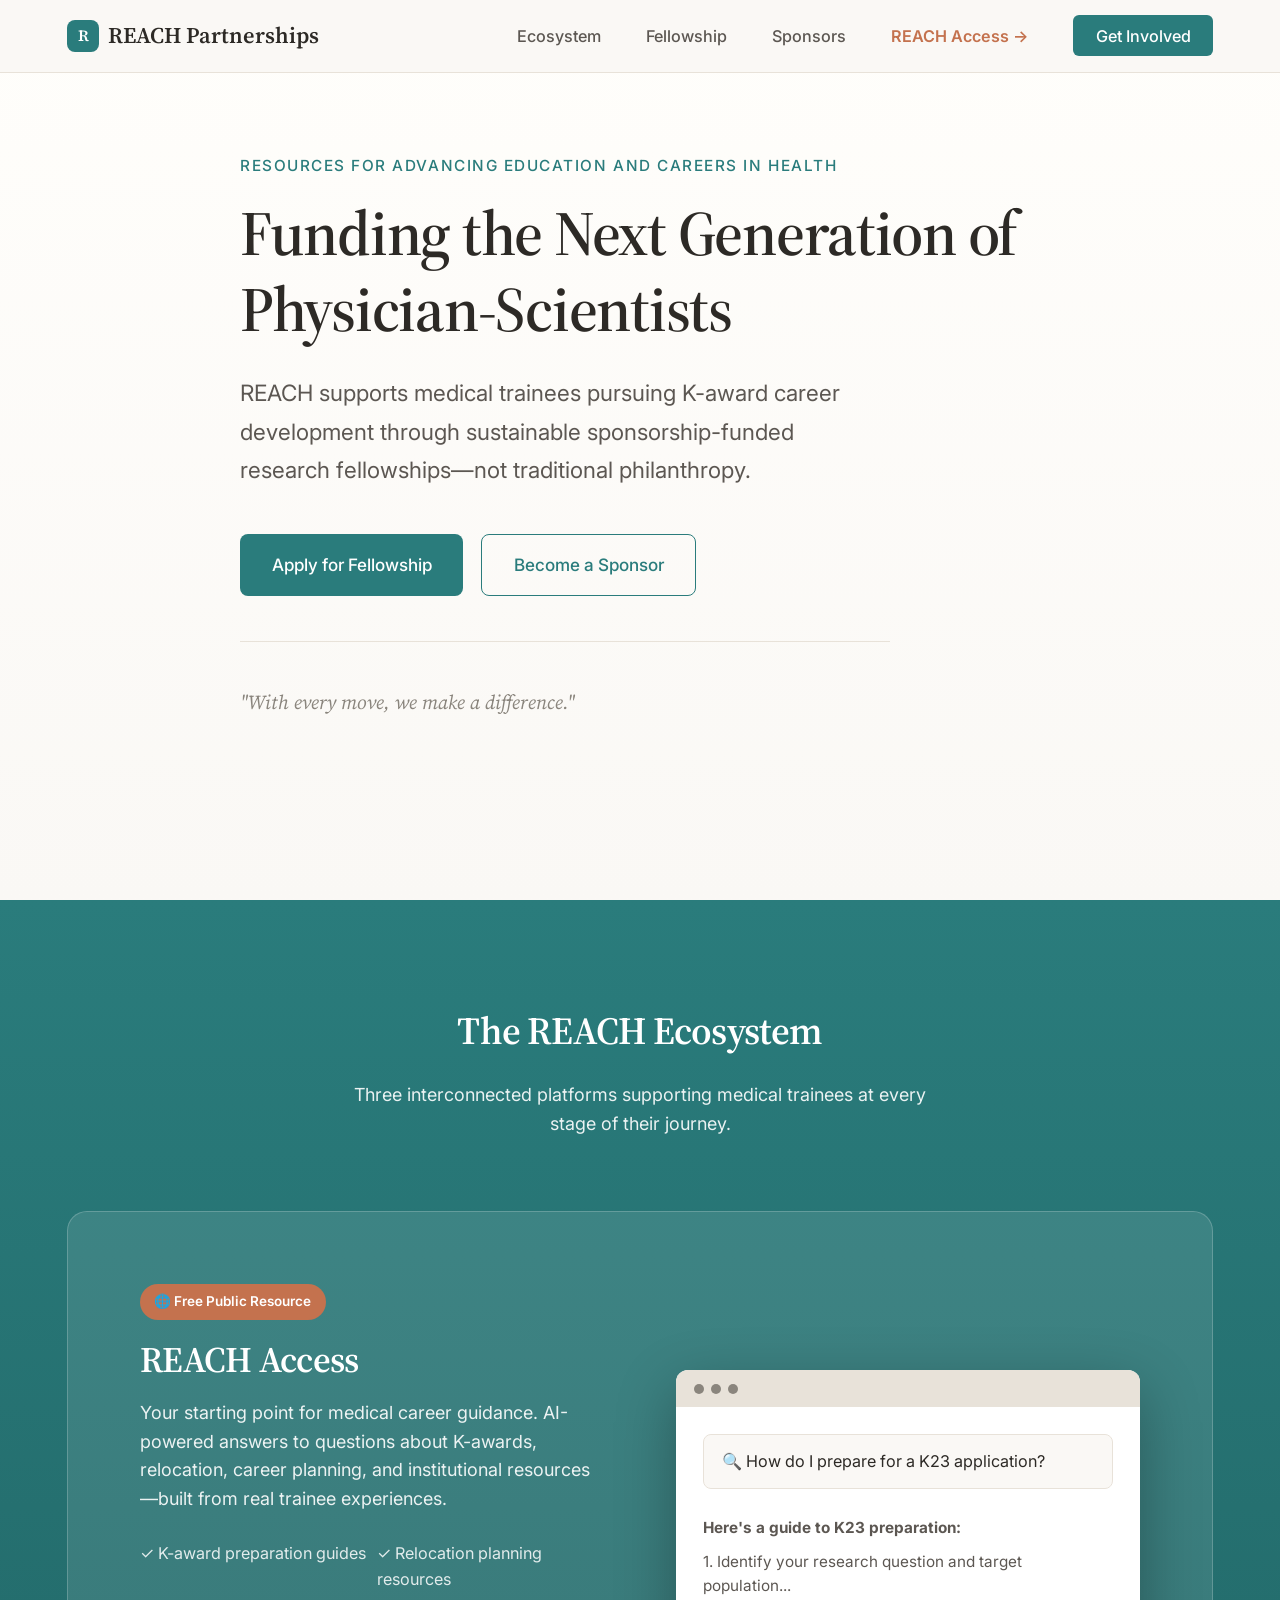
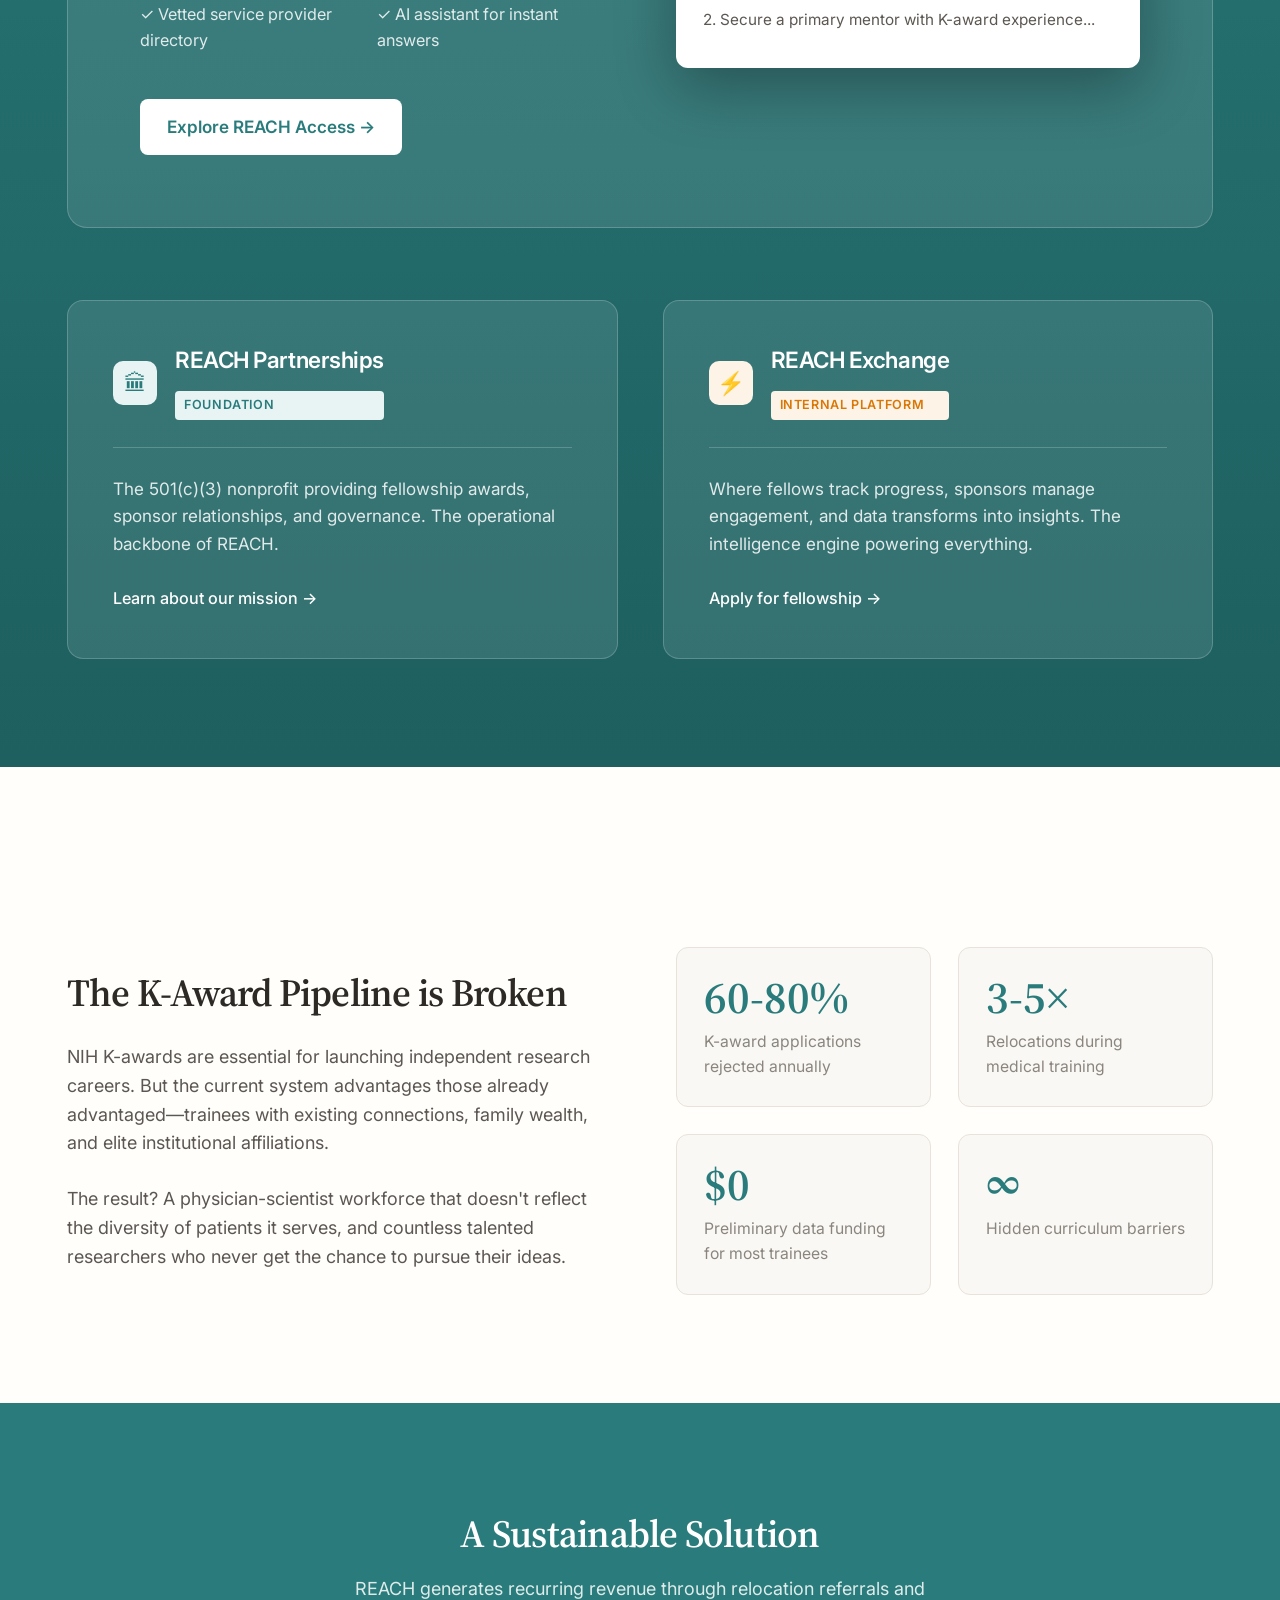
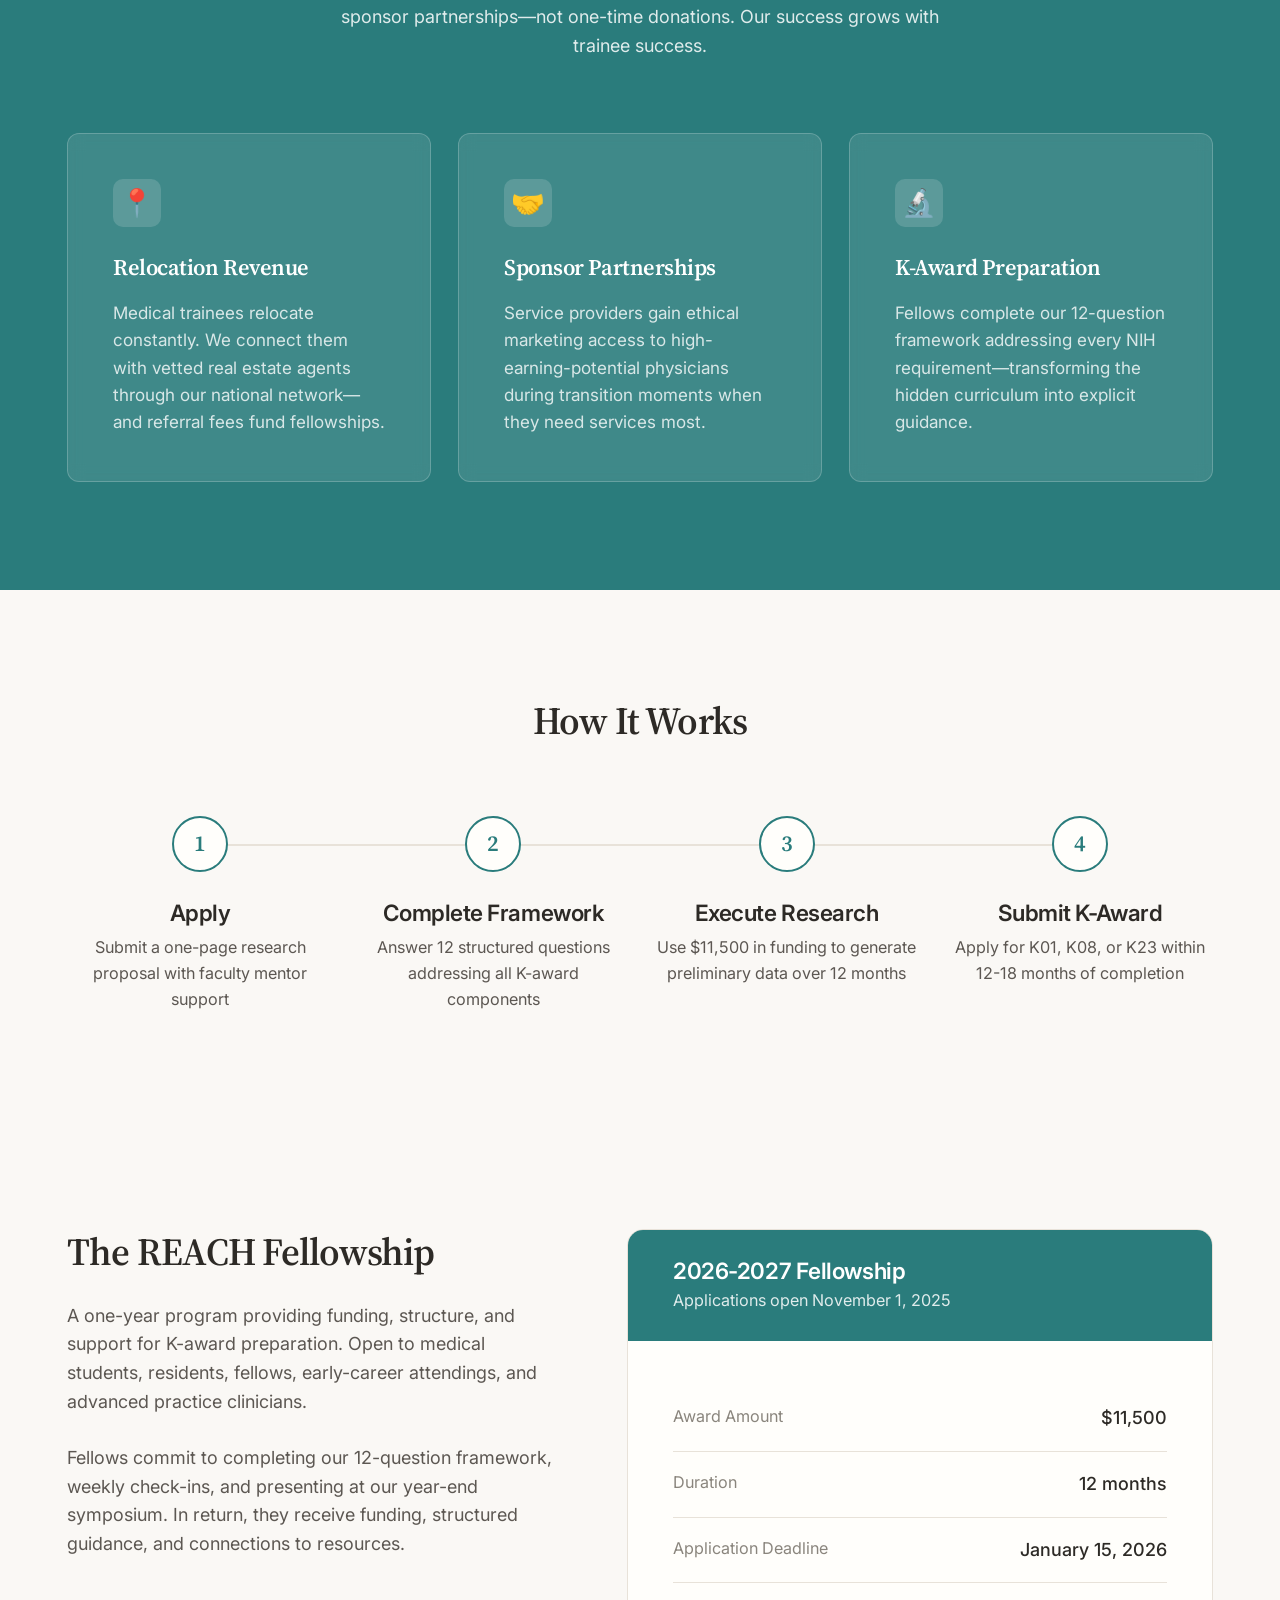
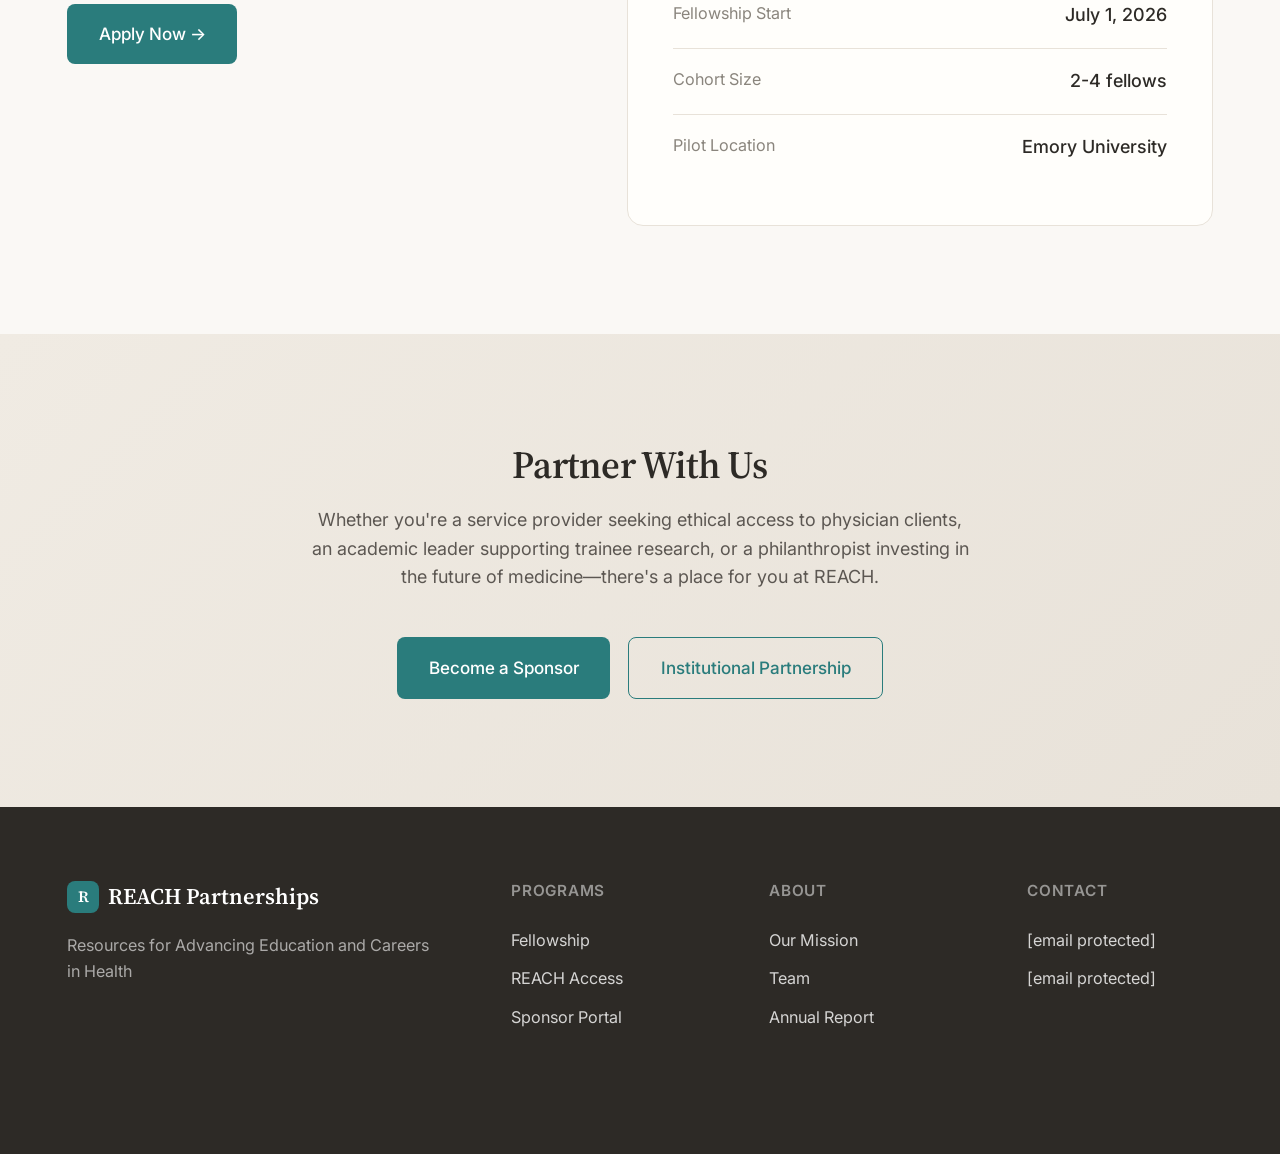
==== commit 94936872: "index.html" ====
--- a/index.html
+++ b/index.html
@@ -176,6 +176,15 @@
             background: var(--color-teal-dark) !important;
         }
         
+        .nav-access {
+            color: var(--color-terracotta) !important;
+            font-weight: 600 !important;
+        }
+        
+        .nav-access:hover {
+            color: var(--color-teal) !important;
+        }
+        
         /* Hero */
         .hero {
             min-height: 100vh;
@@ -422,7 +431,185 @@
             margin: 0 auto;
         }
         
-        /* Ecosystem */
+        /* Ecosystem Hero Section */
+        .ecosystem-hero {
+            background: linear-gradient(180deg, var(--color-teal) 0%, var(--color-teal-dark) 100%);
+            color: white;
+            padding: var(--space-2xl) 0;
+        }
+        
+        .ecosystem-hero h2 {
+            color: white;
+            text-align: center;
+        }
+        
+        .ecosystem-hero .ecosystem-intro {
+            text-align: center;
+            color: rgba(255,255,255,0.9);
+            max-width: 600px;
+            margin: 0 auto var(--space-xl);
+        }
+        
+        /* REACH Access Feature */
+        .access-feature {
+            display: grid;
+            grid-template-columns: 1fr 1fr;
+            gap: var(--space-xl);
+            background: rgba(255,255,255,0.1);
+            border: 1px solid rgba(255,255,255,0.2);
+            border-radius: 20px;
+            padding: var(--space-xl);
+            margin-bottom: var(--space-xl);
+            align-items: center;
+        }
+        
+        .access-feature-badge {
+            display: inline-block;
+            background: var(--color-terracotta);
+            color: white;
+            font-size: 0.75rem;
+            font-weight: 600;
+            padding: 0.4rem 0.8rem;
+            border-radius: 20px;
+            margin-bottom: var(--space-sm);
+        }
+        
+        .access-feature h3 {
+            font-family: var(--font-serif);
+            font-size: 2rem;
+            color: white;
+            margin-bottom: var(--space-sm);
+        }
+        
+        .access-feature p {
+            color: rgba(255,255,255,0.9);
+            margin-bottom: var(--space-md);
+            max-width: none;
+        }
+        
+        .access-highlights {
+            list-style: none;
+            display: grid;
+            grid-template-columns: 1fr 1fr;
+            gap: 0.5rem;
+            margin-bottom: var(--space-lg);
+        }
+        
+        .access-highlights li {
+            font-size: 0.9rem;
+            color: rgba(255,255,255,0.85);
+        }
+        
+        .btn--access {
+            background: white;
+            color: var(--color-teal) !important;
+            padding: 0.8rem 1.5rem;
+            border-radius: 8px;
+            font-weight: 600;
+            text-decoration: none;
+            display: inline-block;
+            transition: all 0.2s ease;
+        }
+        
+        .btn--access:hover {
+            background: var(--color-cream);
+            transform: translateY(-2px);
+        }
+        
+        /* Mockup visual */
+        .access-mockup {
+            background: white;
+            border-radius: 12px;
+            overflow: hidden;
+            box-shadow: 0 20px 60px rgba(0,0,0,0.3);
+        }
+        
+        .mockup-header {
+            background: var(--color-stone);
+            padding: 0.75rem 1rem;
+            display: flex;
+            gap: 0.4rem;
+        }
+        
+        .mockup-dot {
+            width: 10px;
+            height: 10px;
+            border-radius: 50%;
+            background: var(--color-text-muted);
+        }
+        
+        .mockup-content {
+            padding: var(--space-md);
+        }
+        
+        .mockup-search {
+            background: var(--color-cream);
+            border: 1px solid var(--color-stone);
+            border-radius: 8px;
+            padding: 0.75rem 1rem;
+            font-size: 0.9rem;
+            color: var(--color-text);
+            margin-bottom: var(--space-md);
+        }
+        
+        .mockup-response {
+            font-size: 0.85rem;
+            color: var(--color-text-secondary);
+        }
+        
+        .mockup-response p {
+            margin-bottom: 0.5rem;
+            color: var(--color-text-secondary);
+        }
+        
+        /* Ecosystem grid in hero */
+        .ecosystem-hero .ecosystem-grid {
+            display: grid;
+            grid-template-columns: 1fr 1fr;
+            gap: var(--space-lg);
+        }
+        
+        .ecosystem-hero .eco-card {
+            background: rgba(255,255,255,0.1);
+            border: 1px solid rgba(255,255,255,0.2);
+        }
+        
+        .ecosystem-hero .eco-card h3 {
+            color: white;
+        }
+        
+        .ecosystem-hero .eco-badge {
+            background: rgba(255,255,255,0.2);
+            color: white;
+        }
+        
+        .eco-description {
+            color: rgba(255,255,255,0.85);
+            font-size: 0.95rem;
+            margin-bottom: var(--space-md);
+            max-width: none;
+        }
+        
+        .eco-link {
+            color: white;
+            font-weight: 500;
+            text-decoration: none;
+            font-size: 0.9rem;
+        }
+        
+        .eco-link:hover {
+            text-decoration: underline;
+        }
+        
+        .ecosystem-hero .eco-icon {
+            background: rgba(255,255,255,0.2);
+        }
+        
+        .ecosystem-hero .eco-card-header {
+            border-bottom-color: rgba(255,255,255,0.2);
+        }
+        
+        /* Original Ecosystem */
         .ecosystem {
             background: var(--color-warm-white);
         }
@@ -706,6 +893,18 @@
                 grid-template-columns: 1fr;
             }
             
+            .access-feature {
+                grid-template-columns: 1fr;
+            }
+            
+            .access-feature-visual {
+                order: -1;
+            }
+            
+            .ecosystem-hero .ecosystem-grid {
+                grid-template-columns: 1fr;
+            }
+            
             .process-steps {
                 grid-template-columns: 1fr 1fr;
                 gap: var(--space-lg);
@@ -727,6 +926,10 @@
             
             .nav-links {
                 display: none;
+            }
+            
+            .access-highlights {
+                grid-template-columns: 1fr;
             }
             
             .process-steps {
@@ -758,10 +961,10 @@
                 REACH Partnerships
             </a>
             <ul class="nav-links">
-                <li><a href="#about">About</a></li>
+                <li><a href="#ecosystem">Ecosystem</a></li>
                 <li><a href="#fellowship">Fellowship</a></li>
                 <li><a href="#sponsors">Sponsors</a></li>
-                <li><a href="#ecosystem">Platform</a></li>
+                <li><a href="https://access.reachpartnerships.org" class="nav-access">REACH Access →</a></li>
                 <li><a href="#contact" class="nav-cta">Get Involved</a></li>
             </ul>
         </div>
@@ -780,6 +983,83 @@
                     <a href="#sponsors" class="btn btn--secondary">Become a Sponsor</a>
                 </div>
                 <p class="tagline">"With every move, we make a difference."</p>
+            </div>
+        </div>
+    </section>
+
+    <!-- REACH Ecosystem - Prominent placement -->
+    <section class="ecosystem-hero" id="ecosystem">
+        <div class="container">
+            <h2>The REACH Ecosystem</h2>
+            <p class="ecosystem-intro">
+                Three interconnected platforms supporting medical trainees at every stage of their journey.
+            </p>
+            
+            <!-- Featured: REACH Access -->
+            <div class="access-feature">
+                <div class="access-feature-content">
+                    <div class="access-feature-badge">🌐 Free Public Resource</div>
+                    <h3>REACH Access</h3>
+                    <p>
+                        Your starting point for medical career guidance. AI-powered answers to questions about K-awards, relocation, career planning, and institutional resources—built from real trainee experiences.
+                    </p>
+                    <ul class="access-highlights">
+                        <li>✓ K-award preparation guides</li>
+                        <li>✓ Relocation planning resources</li>
+                        <li>✓ Vetted service provider directory</li>
+                        <li>✓ AI assistant for instant answers</li>
+                    </ul>
+                    <a href="https://access.reachpartnerships.org" class="btn btn--access">Explore REACH Access →</a>
+                </div>
+                <div class="access-feature-visual">
+                    <div class="access-mockup">
+                        <div class="mockup-header">
+                            <span class="mockup-dot"></span>
+                            <span class="mockup-dot"></span>
+                            <span class="mockup-dot"></span>
+                        </div>
+                        <div class="mockup-content">
+                            <div class="mockup-search">
+                                <span>🔍</span> How do I prepare for a K23 application?
+                            </div>
+                            <div class="mockup-response">
+                                <p><strong>Here's a guide to K23 preparation:</strong></p>
+                                <p>1. Identify your research question and target population...</p>
+                                <p>2. Secure a primary mentor with K-award experience...</p>
+                            </div>
+                        </div>
+                    </div>
+                </div>
+            </div>
+            
+            <!-- Other platforms -->
+            <div class="ecosystem-grid">
+                <div class="eco-card eco-card--foundation">
+                    <div class="eco-card-header">
+                        <div class="eco-icon">🏛</div>
+                        <div>
+                            <h3>REACH Partnerships</h3>
+                            <div class="eco-badge">Foundation</div>
+                        </div>
+                    </div>
+                    <p class="eco-description">
+                        The 501(c)(3) nonprofit providing fellowship awards, sponsor relationships, and governance. The operational backbone of REACH.
+                    </p>
+                    <a href="#about" class="eco-link">Learn about our mission →</a>
+                </div>
+                <div class="eco-card eco-card--exchange">
+                    <div class="eco-card-header">
+                        <div class="eco-icon">⚡</div>
+                        <div>
+                            <h3>REACH Exchange</h3>
+                            <div class="eco-badge">Internal Platform</div>
+                        </div>
+                    </div>
+                    <p class="eco-description">
+                        Where fellows track progress, sponsors manage engagement, and data transforms into insights. The intelligence engine powering everything.
+                    </p>
+                    <a href="#fellowship" class="eco-link">Apply for fellowship →</a>
+                </div>
             </div>
         </div>
     </section>
@@ -873,62 +1153,6 @@
                     <div class="step-number">4</div>
                     <h3>Submit K-Award</h3>
                     <p>Apply for K01, K08, or K23 within 12-18 months of completion</p>
-                </div>
-            </div>
-        </div>
-    </section>
-
-    <section class="ecosystem" id="ecosystem">
-        <div class="container">
-            <h2>The REACH Ecosystem</h2>
-            <p class="ecosystem-intro">
-                Three interconnected platforms supporting medical trainees, sponsors, and the broader research community.
-            </p>
-            <div class="ecosystem-grid">
-                <div class="eco-card eco-card--foundation">
-                    <div class="eco-card-header">
-                        <div class="eco-icon">🏛</div>
-                        <div>
-                            <h3>REACH Partnerships</h3>
-                            <div class="eco-badge">Foundation</div>
-                        </div>
-                    </div>
-                    <ul class="eco-features">
-                        <li><span class="check">✓</span> 501(c)(3) nonprofit organization</li>
-                        <li><span class="check">✓</span> Fellowship awards and governance</li>
-                        <li><span class="check">✓</span> Sponsor relationship management</li>
-                        <li><span class="check">✓</span> Impact reporting and accountability</li>
-                    </ul>
-                </div>
-                <div class="eco-card eco-card--exchange">
-                    <div class="eco-card-header">
-                        <div class="eco-icon">⚡</div>
-                        <div>
-                            <h3>REACH Exchange</h3>
-                            <div class="eco-badge">Internal Platform</div>
-                        </div>
-                    </div>
-                    <ul class="eco-features">
-                        <li><span class="check">✓</span> Fellowship survey and tracking system</li>
-                        <li><span class="check">✓</span> Weekly check-in interface</li>
-                        <li><span class="check">✓</span> Sponsor management engine</li>
-                        <li><span class="check">✓</span> Marketing content generation</li>
-                    </ul>
-                </div>
-                <div class="eco-card eco-card--access">
-                    <div class="eco-card-header">
-                        <div class="eco-icon">🌐</div>
-                        <div>
-                            <h3>REACH Access</h3>
-                            <div class="eco-badge">Public Knowledge Base</div>
-                        </div>
-                    </div>
-                    <ul class="eco-features">
-                        <li><span class="check">✓</span> SEO-optimized trainee resources</li>
-                        <li><span class="check">✓</span> AI-powered guidance (RAG)</li>
-                        <li><span class="check">✓</span> Sponsor recommendations</li>
-                        <li><span class="check">✓</span> Lead generation for partners</li>
-                    </ul>
                 </div>
             </div>
         </div>
@@ -1025,18 +1249,7 @@
                 <div class="footer-col">
                     <h4>Contact</h4>
                     <ul>
-                        <li><a href="mailto:info@reachpartnerships.org">info@reachpartnerships.org</a></li>
-                        <li><a href="mailto:fellowships@reachpartnerships.org">fellowships@reachpartnerships.org</a></li>
-                        <li><a href="mailto:sponsors@reachpartnerships.org">sponsors@reachpartnerships.org</a></li>
-                    </ul>
-                </div>
-            </div>
-            <div class="footer-bottom">
-                <p>© 2025 REACH Partnerships Foundation. All rights reserved.</p>
-                <p>Atlanta, Georgia</p>
-            </div>
-        </div>
-    </footer>
-</body>
-</html>
+                        <li><a href="/cdn-cgi/l/email-protection#325b5c545d72405753515a425340465c5740415a5b42411c5d4055"><span class="__cf_email__" data-cfemail="e980878f86a99b8c888a8199889b9d878c9b9a8180999ac7869b8e">[email&#160;protected]</span></a></li>
+                        <li><a href="/cdn-cgi/l/email-protection#7711121b1b1800041f1e070437051216141f07160503191205041f1e070459180510"><span class="__cf_email__" data-cfemail="a9cfccc5c5c6dedac1c0d9dae9dbccc8cac1d9c8dbddc7ccdbdac1c0d9da87c6dbce">[email&#160;protected]</span></a></li>
+                        <li><a href="/cdn-cgi/l/email-protection#c9bab9a6a7baa6bbba89bbaca8aaa1b9a8
 
